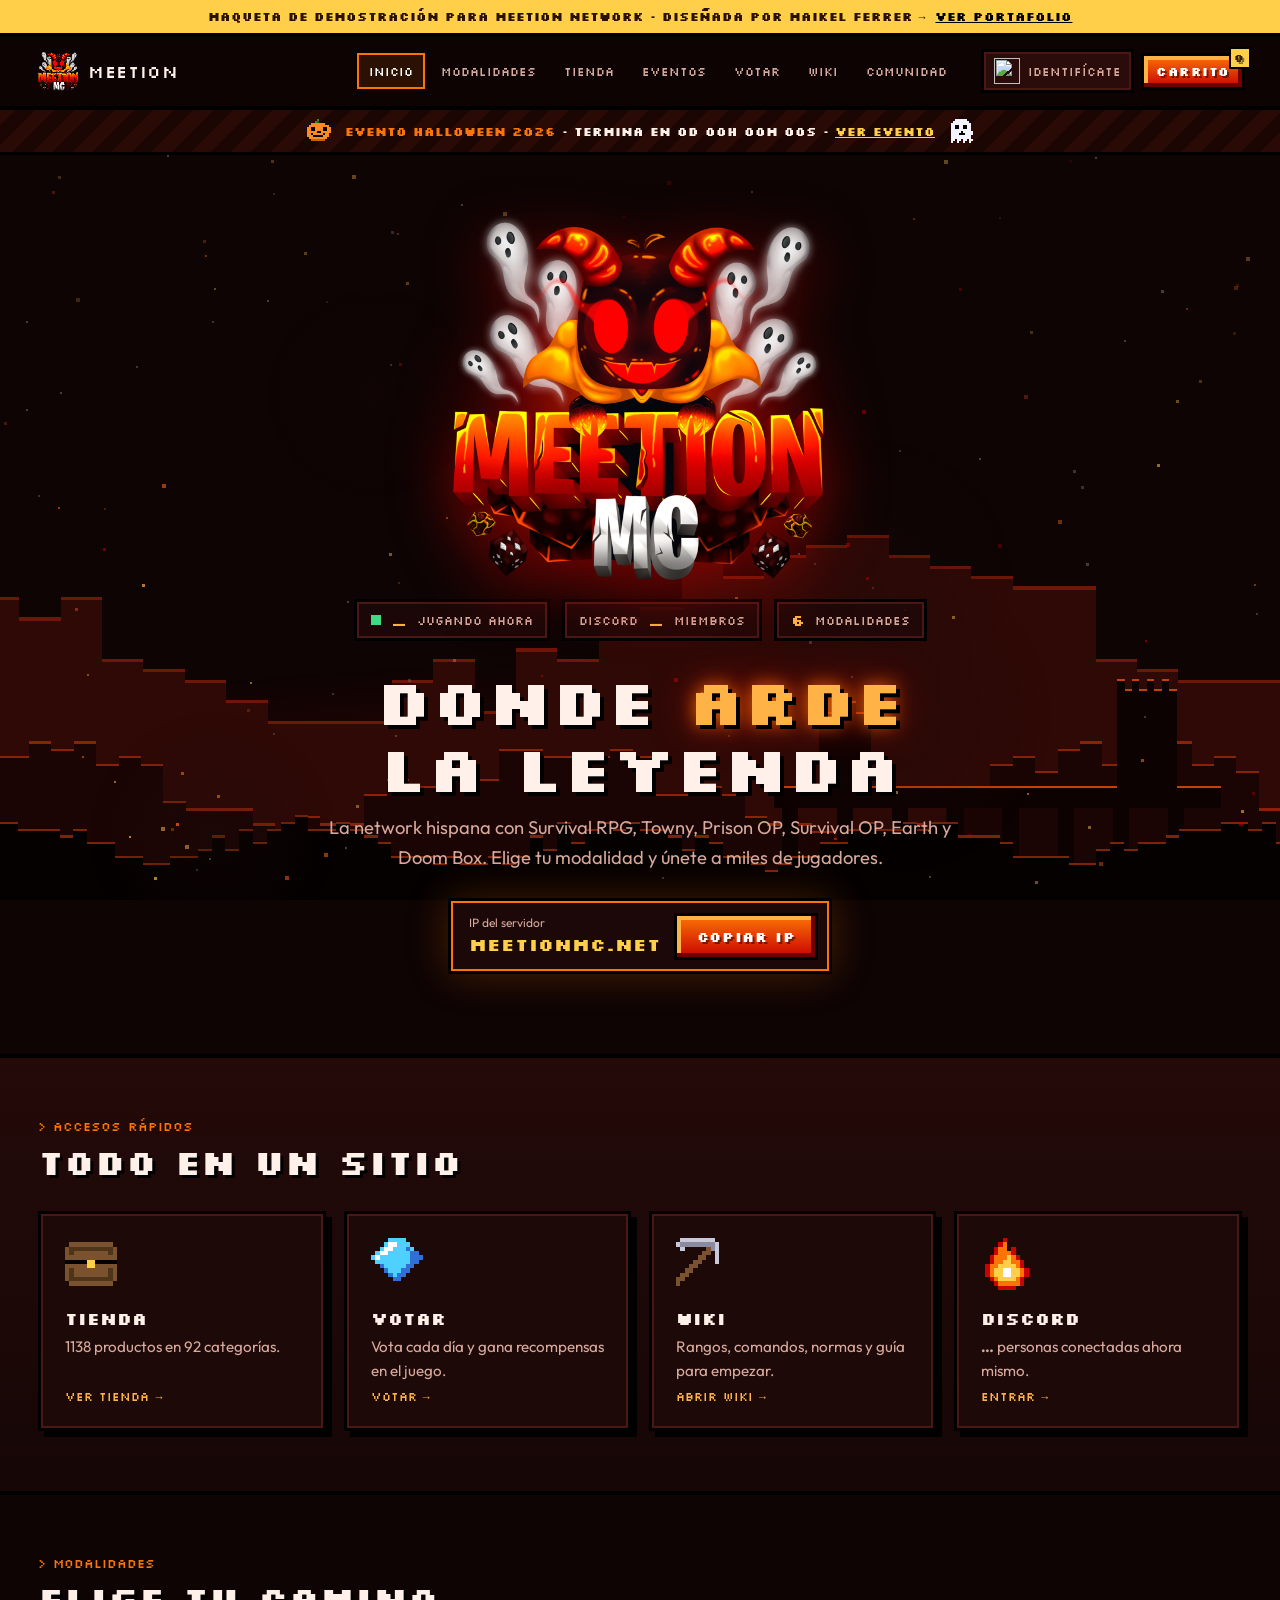
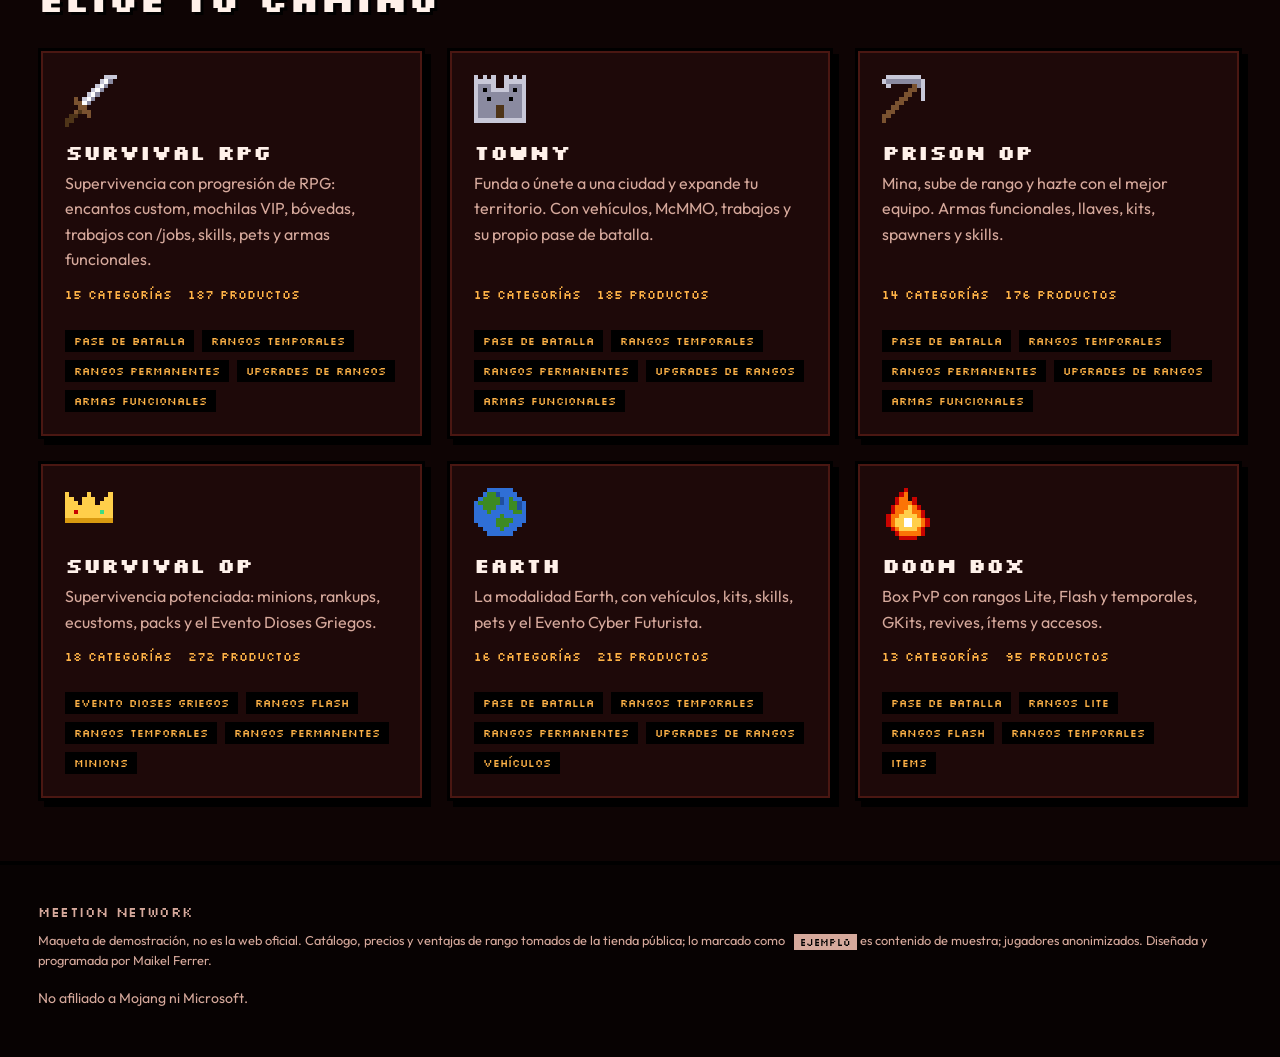
==== meetionmc/index.html @ 82ea1f1a "MeeTion: Nether con parallax, humo y ceniza, chispas al hacer clic y calor alrededor del ratón Co-Au" ====
<!doctype html>
<html lang="es">
<head>
<meta charset="utf-8">
<meta name="viewport" content="width=device-width, initial-scale=1">
<meta name="robots" content="noindex, nofollow, noarchive, nosnippet, noimageindex">
<meta name="googlebot" content="noindex, nofollow">
<meta name="description" content="Maqueta de la web de MeeTion Network: 8 modalidades, tienda con todo el catálogo, eventos, wiki de rangos y votos.">
<meta property="og:type" content="website">
<meta property="og:site_name" content="MeeTion Network">
<meta property="og:title" content="La nueva web de MeeTion Network (maqueta)">
<meta property="og:description" content="8 modalidades, tienda con +1.100 productos, eventos, wiki de rangos, votos y jugadores en vivo.">
<meta property="og:image" content="https://maikell95.github.io/mockups/meetionmc/og.png">
<meta property="og:image:width" content="1200">
<meta property="og:image:height" content="630">
<meta property="og:url" content="https://maikell95.github.io/mockups/meetionmc/">
<meta name="twitter:card" content="summary_large_image">
<meta name="theme-color" content="#fb7406">
<title>MeeTion Network · Servidor de Minecraft</title>
<link rel="icon" href="icono.png">
<link rel="preconnect" href="https://fonts.googleapis.com">
<link href="https://fonts.googleapis.com/css2?family=Silkscreen:wght@400;700&family=Outfit:wght@400;500;600;700&display=swap" rel="stylesheet">
<link rel="stylesheet" href="estilos.css?v=11">
</head>
<body>

<div class="lava"></div>
<div class="nether" aria-hidden="true"><svg class="monte lejos" data-k="0.03"></svg><svg class="monte media" data-k="0.07"></svg><svg class="monte cerca" data-k="0.12"></svg></div>
<canvas id="brasas"></canvas>
<canvas id="chispas"></canvas>
<div class="calor" aria-hidden="true"></div>
<svg width="0" height="0" style="position:absolute" aria-hidden="true"><filter id="filtro-calor" x="-10%" y="-10%" width="120%" height="120%">
  <feTurbulence type="fractalNoise" baseFrequency="0.06 0.12" numOctaves="2" seed="4" result="ruido"><animate attributeName="baseFrequency" dur="2.4s" values="0.06 0.12;0.08 0.16;0.06 0.12" repeatCount="indefinite"/></feTurbulence>
  <feDisplacementMap in="SourceGraphic" in2="ruido" scale="6" xChannelSelector="R" yChannelSelector="G"/></filter></svg>

<div class="demo-bar">Maqueta de demostración para MeeTion Network · Diseñada por Maikel Ferrer → <a href="https://maikell95.github.io/Portfolio/" target="_blank" rel="noopener">Ver portafolio</a></div>

<nav>
  <div class="wrap">
    <a class="brand pixel" href="#inicio"><img src="icono.png" alt=""><span>MeeTion</span></a>
    <div class="links" id="links">
      <a href="#inicio" data-ruta="inicio">Inicio</a>
      <a href="#modalidades" data-ruta="modalidades">Modalidades</a>
      <a href="#tienda" data-ruta="tienda">Tienda</a>
      <a href="#eventos" data-ruta="eventos">Eventos</a>
      <a href="#votar" data-ruta="votar">Votar</a>
      <a href="#wiki" data-ruta="wiki">Wiki</a>
      <a href="#comunidad" data-ruta="comunidad">Comunidad</a>
    </div>
    <div class="acciones">
      <button class="usuario" id="btn-usuario"><img id="avatar" src="https://mc-heads.net/avatar/MHF_Steve/32" alt=""><span id="nombre-usuario">Identifícate</span></button>
      <button class="btn sm carrito-btn" id="btn-carrito">Carrito <span class="num" id="num-carrito">0</span></button>
      <button class="btn sm ghost menu-movil" id="btn-menu" aria-label="Menú">☰</button>
    </div>
  </div>
</nav>

<div class="evento"><svg data-pixel="calabaza"></svg> <span><b>Evento Halloween 2026</b> · termina en <span class="cuenta" id="cuenta">—</span> · <a href="#eventos">ver evento</a></span> <svg data-pixel="fantasma"></svg></div>

<main id="vista"></main>

<footer class="pie">
  <div class="wrap">
    <div>
      <span class="pixel">MeeTion Network</span>
      <p style="margin-top:6px;font-size:0.8rem">Maqueta de demostración, no es la web oficial. Catálogo, precios y ventajas de rango tomados de la tienda pública; lo marcado como <span class="ejemplo">ejemplo</span> es contenido de muestra; jugadores anonimizados. Diseñada y programada por Maikel Ferrer.</p>
    </div>
    <span>No afiliado a Mojang ni Microsoft.</span>
  </div>
</footer>


<!-- carrito -->
<div class="capa" id="capa"></div>
<aside class="cajon" id="cajon" aria-label="Carrito">
  <header>Tu carrito <button class="cerrar" data-cerrar>✕</button></header>
  <div class="lineas" id="lineas"></div>
  <footer>
    <div class="total">Total <b id="total">0.00 USD</b></div>
    <button class="btn gold full" id="btn-pagar">Pagar</button>
  </footer>
</aside>

<!-- modal de producto -->
<div class="modal" id="modal-producto" role="dialog" aria-modal="true">
  <button class="cerrar" data-cerrar>✕</button>
  <div id="contenido-producto"></div>
</div>

<!-- modal de identificación -->
<div class="modal" id="modal-login" role="dialog" aria-modal="true">
  <button class="cerrar" data-cerrar>✕</button>
  <h3>Identifícate</h3>
  <p class="muted">Escribe tu nombre de Minecraft para que la compra llegue a tu cuenta.</p>
  <div class="campo"><label class="pixel" style="font-size:0.72rem">Edición</label>
    <div class="edicion"><button data-edicion="java" class="on">Java</button><button data-edicion="bedrock">Bedrock</button></div>
  </div>
  <div class="campo"><label class="pixel" style="font-size:0.72rem" for="input-usuario">Usuario</label>
    <input id="input-usuario" maxlength="16" placeholder="Tu usuario" autocomplete="off">
  </div>
  <div class="vista-previa"><img id="previa" src="https://mc-heads.net/avatar/MHF_Steve/48" alt=""><span id="previa-txt" class="muted">Así aparecerás en la tienda</span></div>
  <button class="btn gold full" id="btn-entrar" style="margin-top:16px">Entrar</button>
</div>

<!-- modal de pago -->
<div class="modal" id="modal-pago" role="dialog" aria-modal="true">
  <button class="cerrar" data-cerrar>✕</button>
  <h3>Así sería el pago</h3>
  <p class="muted">En la versión real, el jugador elige cómo pagar y recibe lo comprado en el juego al momento, sin pasar por la comisión de una tienda genérica.</p>
  <div class="pago"><div>PayPal</div><div>Tarjeta</div><div>Cripto</div></div>
  <ol style="color:var(--muted);padding-left:20px">
    <li>Se verifica tu usuario.</li>
    <li>Se cobra y se valida el precio en el servidor.</li>
    <li>El juego ejecuta la entrega en la modalidad que toque.</li>
  </ol>
  <button class="btn full" data-cerrar style="margin-top:16px">Entendido</button>
</div>

<div class="toast" id="toast"></div>

<script src="app.js?v=11"></script>
</body>
</html>
---- meetionmc/estilos.css ----
:root {
  --bg: #0e0404;
  --bg-2: #160606;
  --card: #1e0909;
  --card-2: #2a0d0b;
  --line: #4a1712;
  --text: #fff1ea;
  --muted: #d6a99c;
  --fire-1: #c80300;
  --fire-2: #fb7406;
  --fire-3: #ffb347;
  --fire-dark: #6e0200;
  --gold: #ffcf4a;
  --ok: #3ddc84;
  --nav-h: 70px;
}
* { box-sizing: border-box; margin: 0; padding: 0; }
html { scroll-behavior: smooth; }
body { font-family: "Outfit", system-ui, sans-serif; background: var(--bg); color: var(--text); line-height: 1.6; overflow-x: hidden; }
a { color: inherit; text-decoration: none; }
button { font: inherit; }
img { max-width: 100%; display: block; }
.wrap { position: relative; z-index: 1; max-width: 1760px; margin: 0 auto; padding: 0 clamp(16px, 3vw, 56px); }
.pixel { font-family: "Silkscreen", monospace; letter-spacing: 0.03em; }
.oculto { display: none !important; }

#brasas { position: fixed; inset: 0; z-index: 0; pointer-events: none; }
.lava { position: fixed; left: 0; right: 0; bottom: 0; height: 38vh; z-index: 0; pointer-events: none;
  background: radial-gradient(120% 100% at 50% 100%, rgba(251, 116, 6, 0.24), rgba(200, 3, 0, 0.1) 45%, transparent 70%);
  animation: respirar 5s ease-in-out infinite; }

/* ---------- barra de demostración ---------- */
.demo-bar { position: relative; z-index: 30; display: flex; justify-content: center; align-items: center; gap: 10px; flex-wrap: wrap;
  padding: 9px 16px; font: 700 0.72rem "Silkscreen", monospace; color: #2b1200; background: var(--gold); border-bottom: 3px solid #000; text-align: center; }
.demo-bar a { color: #000; text-decoration: underline; }

/* ---------- botones ---------- */
.btn { position: relative; display: inline-flex; align-items: center; justify-content: center; gap: 8px; padding: 11px 20px;
  font: 700 0.9rem "Silkscreen", monospace; letter-spacing: 0.04em; color: #fff; border: 0; cursor: pointer;
  background: linear-gradient(180deg, var(--fire-2), var(--fire-1));
  box-shadow: inset -4px -4px 0 var(--fire-dark), inset 4px 4px 0 var(--fire-3), 0 0 0 3px #000;
  transition: transform 0.08s, filter 0.15s; text-shadow: 2px 2px 0 rgba(0, 0, 0, 0.45); white-space: nowrap; }
.btn:hover { filter: brightness(1.12); }
.btn:active { transform: translateY(2px); box-shadow: inset 4px 4px 0 var(--fire-dark), inset -4px -4px 0 var(--fire-3), 0 0 0 3px #000; }
.btn.ghost { background: #3a1410; box-shadow: inset -4px -4px 0 #1e0907, inset 4px 4px 0 #64261d, 0 0 0 3px #000; }
.btn.gold { background: var(--gold); color: #3a2000; text-shadow: none; box-shadow: inset -4px -4px 0 #b88a10, inset 4px 4px 0 #fff0b0, 0 0 0 3px #000; }
.btn.sm { padding: 8px 12px; font-size: 0.75rem; }
.btn.full { width: 100%; }

/* ---------- navegación ---------- */
nav { position: sticky; top: 0; z-index: 25; background: rgba(14, 4, 4, 0.9); backdrop-filter: blur(6px); border-bottom: 4px solid #000; }
nav .wrap { display: flex; align-items: center; gap: 22px; height: var(--nav-h); }
.brand { display: flex; align-items: center; gap: 10px; margin-right: auto; font-size: 1.1rem; }
.brand img { width: 40px; height: 40px; image-rendering: pixelated; }
.links { display: flex; gap: 4px; }
.links a { font: 0.78rem "Silkscreen", monospace; color: var(--muted); padding: 8px 10px; border: 2px solid transparent; transition: color 0.15s, border-color 0.15s; }
.links a:hover { color: var(--fire-3); }
.links a.activo { color: #fff; border-color: var(--fire-2); background: rgba(251, 116, 6, 0.12); }
.acciones { display: flex; align-items: center; gap: 10px; }
.usuario { display: flex; align-items: center; gap: 8px; padding: 6px 10px; border: 3px solid #000; background: #2a0d0b; box-shadow: inset 0 0 0 2px var(--line); cursor: pointer; font: 0.72rem "Silkscreen", monospace; color: var(--muted); }
.usuario img { width: 26px; height: 26px; image-rendering: pixelated; }
.carrito-btn { position: relative; }
.carrito-btn .num { position: absolute; top: -9px; right: -9px; min-width: 22px; height: 22px; display: grid; place-items: center; font: 700 0.7rem "Silkscreen", monospace; background: var(--gold); color: #3a2000; border: 2px solid #000; }
.menu-movil { display: none; }

/* ---------- evento ---------- */
.evento { position: relative; z-index: 2; display: flex; justify-content: center; align-items: center; gap: 14px; flex-wrap: wrap; padding: 9px 16px;
  background: repeating-linear-gradient(-45deg, #2a0a05 0 14px, #1c0603 14px 28px); border-bottom: 3px solid #000; font: 700 0.76rem "Silkscreen", monospace; }
.evento svg { width: 24px; height: 24px; }
.evento b { color: var(--fire-2); }
.evento a { color: var(--gold); text-decoration: underline; }

/* ---------- vistas ---------- */
main { position: relative; z-index: 1; min-height: 70vh; }
.vista { animation: aparecer 0.45s ease both; }
.cabecera { padding-top: 60px; padding-bottom: 30px; }
.cabecera .label { font: 0.82rem "Silkscreen", monospace; color: var(--fire-2); margin-bottom: 8px; }
.cabecera h1 { font: 700 clamp(2rem, 4.5vw, 3.2rem) "Silkscreen", monospace; line-height: 1.1; text-shadow: 4px 4px 0 #000; }
.cabecera p { color: var(--muted); max-width: 60ch; margin-top: 12px; font-size: 1.08rem; }
section { position: relative; padding: 60px 0; }
section.alt { background: linear-gradient(180deg, rgba(42, 13, 11, 0.8), rgba(30, 9, 9, 0.55)); border-top: 4px solid #000; border-bottom: 4px solid #000; }
h2 { font: 700 clamp(1.5rem, 3vw, 2.2rem) "Silkscreen", monospace; line-height: 1.15; margin-bottom: 28px; text-shadow: 3px 3px 0 #000; }
.label { font: 0.8rem "Silkscreen", monospace; color: var(--fire-2); margin-bottom: 8px; }

.card { position: relative; background: var(--card); padding: 24px; border: 3px solid #000; box-shadow: inset 0 0 0 2px var(--line), 6px 6px 0 #000; transition: transform 0.18s, box-shadow 0.18s; }
.card.hover:hover { transform: translate(-3px, -3px); box-shadow: inset 0 0 0 2px var(--fire-2), 9px 9px 0 #000; }
.grid-2 { display: grid; grid-template-columns: repeat(2, 1fr); gap: 22px; }
.grid-3 { display: grid; grid-template-columns: repeat(3, 1fr); gap: 22px; }
.grid-4 { display: grid; grid-template-columns: repeat(4, 1fr); gap: 20px; }
.icono { display: block; width: 52px; height: 52px; image-rendering: pixelated; margin-bottom: 12px; }
.chips { display: flex; flex-wrap: wrap; gap: 8px; margin-top: 14px; }
.chips span { font: 0.68rem "Silkscreen", monospace; padding: 4px 9px; background: #000; color: var(--fire-3); }
.muted { color: var(--muted); }
.ejemplo { display: inline-block; font: 0.62rem "Silkscreen", monospace; color: #000; background: var(--muted); padding: 2px 6px; vertical-align: middle; margin-left: 6px; }

/* ---------- inicio ---------- */
.hero { padding: 50px 0 80px; text-align: center; }
.logo-wrap { position: relative; width: min(380px, 74vw); margin: 0 auto; }
.logo-wrap::before { content: ""; position: absolute; inset: 8% 10%; border-radius: 50%; background: radial-gradient(circle, rgba(251, 116, 6, 0.65), rgba(200, 3, 0, 0.25) 50%, transparent 70%); filter: blur(10px); animation: respirar 2.6s ease-in-out infinite; }
.logo-wrap img { position: relative; width: 100%; animation: flotar 5s ease-in-out infinite; filter: drop-shadow(0 18px 30px rgba(200, 3, 0, 0.55)); }
.stats { display: flex; justify-content: center; flex-wrap: wrap; gap: 12px; margin-top: 14px; }
.stat { display: inline-flex; align-items: center; gap: 10px; padding: 8px 14px; background: rgba(30, 9, 9, 0.85); border: 3px solid #000; box-shadow: inset 0 0 0 2px var(--line); font: 0.76rem "Silkscreen", monospace; color: var(--muted); }
.stat b { font-size: 1rem; color: var(--fire-3); }
.dot { width: 10px; height: 10px; background: var(--ok); animation: latido 1.6s ease-in-out infinite; }
.hero h1 { font: 700 clamp(2.2rem, 5.4vw, 4rem) "Silkscreen", monospace; line-height: 1.05; margin: 26px 0 12px; text-shadow: 4px 4px 0 #000; }
.fuego { color: var(--fire-3); animation: llama 1.8s ease-in-out infinite; text-shadow: 4px 4px 0 #000, 0 0 18px rgba(251, 116, 6, 0.9), 0 0 42px rgba(200, 3, 0, 0.7); }
.hero p.lead { font-size: 1.15rem; color: var(--muted); max-width: 56ch; margin: 0 auto; }
.ip { margin: 26px auto 0; display: inline-flex; align-items: center; gap: 16px; padding: 12px 14px 12px 18px; background: rgba(30, 9, 9, 0.92); border: 3px solid #000; box-shadow: inset 0 0 0 2px var(--fire-2), 0 0 40px rgba(251, 116, 6, 0.25); text-align: left; }
.ip code { font: 700 1.15rem "Silkscreen", monospace; color: var(--gold); }
.ip small { color: var(--muted); display: block; font-size: 0.75rem; }
.accesos { display: grid; grid-template-columns: repeat(4, 1fr); gap: 18px; }
.acceso { display: flex; flex-direction: column; gap: 6px; }
.acceso h3 { font: 700 1.05rem "Silkscreen", monospace; }
.acceso p { color: var(--muted); font-size: 0.95rem; flex: 1; }
.acceso .ir { font: 0.72rem "Silkscreen", monospace; color: var(--fire-3); }

/* ---------- modalidades ---------- */
.modalidad { display: flex; flex-direction: column; }
.modalidad .emoji { font-size: 2.2rem; line-height: 1; margin-bottom: 10px; }
.modalidad h3 { font: 700 1.3rem "Silkscreen", monospace; margin-bottom: 6px; }
.modalidad p { color: var(--muted); flex: 1; }
.modalidad .meta { display: flex; gap: 16px; margin: 14px 0; font: 0.72rem "Silkscreen", monospace; color: var(--fire-3); }

/* ---------- tienda ---------- */
.tienda { display: grid; grid-template-columns: 300px 1fr; gap: 26px; align-items: start; padding-bottom: 60px; }
.lateral { position: sticky; top: calc(var(--nav-h) + 16px); display: flex; flex-direction: column; gap: 18px; max-height: calc(100vh - var(--nav-h) - 32px); overflow: auto; padding-bottom: 6px; }

.mods { padding: 10px; }
.mods summary { list-style: none; cursor: pointer; display: flex; align-items: center; gap: 8px; padding: 9px 10px; font: 700 0.8rem "Silkscreen", monospace; border: 2px solid transparent; }
.mods summary::-webkit-details-marker { display: none; }
.mods summary::after { content: "+"; margin-left: auto; color: var(--fire-3); }
.mods details[open] summary::after { content: "–"; }
.mods details[open] summary { color: var(--fire-3); }
.mods summary small { color: var(--muted); font-family: "Outfit"; }
.mods a { display: flex; justify-content: space-between; gap: 8px; padding: 6px 10px 6px 22px; font-size: 0.9rem; color: var(--muted); border-left: 2px solid var(--line); margin-left: 10px; }
.mods a:hover { color: var(--text); }
.mods a.activo { color: #fff; border-left-color: var(--fire-2); background: rgba(251, 116, 6, 0.12); }
.mods a small { opacity: 0.7; }
.widget h4 { font: 700 0.8rem "Silkscreen", monospace; margin-bottom: 10px; display: flex; align-items: center; gap: 8px; }
.top-donador { display: flex; align-items: center; gap: 12px; }
.top-donador img { width: 44px; height: 44px; image-rendering: pixelated; border: 2px solid var(--gold); }
.feed { list-style: none; max-height: 230px; overflow: hidden; -webkit-mask-image: linear-gradient(180deg, #000 70%, transparent); mask-image: linear-gradient(180deg, #000 70%, transparent); }
.feed li { display: flex; align-items: center; gap: 10px; padding: 8px 0; border-bottom: 2px dotted var(--line); animation: entrar 0.5s ease both; font-size: 0.86rem; }
.feed img { width: 28px; height: 28px; image-rendering: pixelated; border: 2px solid #000; }
.feed b { display: block; }
.feed span { color: var(--muted); font-size: 0.8rem; }
.en-vivo { font: 0.62rem "Silkscreen", monospace; color: #ff5a5a; display: inline-flex; align-items: center; gap: 6px; margin-left: auto; }
.en-vivo::before { content: ""; width: 8px; height: 8px; background: #ff5a5a; animation: latido 1.2s infinite; }
.meta-bar { height: 20px; background: #000; border: 3px solid #000; box-shadow: inset 0 0 0 2px var(--line); margin: 8px 0; position: relative; overflow: hidden; }
.meta-bar i { position: absolute; inset: 0 auto 0 0; width: 0; background: repeating-linear-gradient(90deg, var(--fire-1) 0 10px, var(--fire-2) 10px 20px); transition: width 1.6s ease; }

.cat-movil { display: none; width: 100%; margin-bottom: 14px; background: #000; color: var(--text); border: 3px solid #000; box-shadow: inset 0 0 0 2px var(--fire-2); padding: 12px; font: 0.8rem "Silkscreen", monospace; }
.barra-tienda { display: flex; gap: 14px; align-items: center; flex-wrap: wrap; margin-bottom: 18px; }
.barra-tienda h2 { margin: 0; margin-right: auto; font-size: clamp(1.3rem, 2.6vw, 1.9rem); }
.buscar { display: flex; align-items: center; gap: 8px; background: #000; border: 3px solid #000; box-shadow: inset 0 0 0 2px var(--line); padding: 6px 10px; min-width: 260px; }
.buscar input { background: transparent; border: 0; color: var(--text); font: inherit; outline: none; width: 100%; }
select.orden { background: #000; color: var(--text); border: 3px solid #000; box-shadow: inset 0 0 0 2px var(--line); padding: 8px; font: 0.75rem "Silkscreen", monospace; }
.aviso { padding: 12px 16px; margin-bottom: 18px; background: rgba(255, 207, 74, 0.08); border: 2px dashed var(--gold); color: var(--gold); font-size: 0.92rem; }
.productos { display: grid; grid-template-columns: repeat(auto-fill, minmax(210px, 1fr)); gap: 18px; }
.producto { display: flex; flex-direction: column; text-align: center; padding: 18px 14px 16px; cursor: pointer; animation: aparecer 0.35s ease both; }
.producto .img { height: 120px; display: grid; place-items: center; margin-bottom: 10px; }
.producto .img img { max-height: 120px; width: auto; filter: drop-shadow(0 10px 14px rgba(0, 0, 0, 0.6)); transition: transform 0.25s; }
.producto:hover .img img { transform: scale(1.08) rotate(-3deg); }
.producto .nombre { font-weight: 600; font-size: 0.95rem; line-height: 1.25; min-height: 2.5em; }
.producto .precio { font: 700 1.35rem "Silkscreen", monospace; color: var(--gold); text-shadow: 3px 3px 0 #000; margin: 8px 0 12px; }
.producto .precio small { font-size: 0.7rem; color: var(--muted); text-shadow: none; }
.producto .antes { display: block; color: var(--muted); text-decoration: line-through; font: 0.8rem "Outfit"; text-shadow: none; }
.producto .off { position: absolute; top: 10px; right: 10px; font: 700 0.66rem "Silkscreen", monospace; background: var(--ok); color: #003a1a; padding: 3px 7px; border: 2px solid #000; }
.producto .btn { margin-top: auto; }
.vacio { padding: 40px; text-align: center; color: var(--muted); }

/* ---------- eventos ---------- */
.evento-card { display: grid; grid-template-columns: 1fr 1.2fr; gap: 26px; align-items: center; }
.evento-card .muestra { display: grid; grid-template-columns: repeat(3, 1fr); gap: 12px; }
.evento-card .muestra div { background: #000; border: 2px solid var(--line); padding: 10px; text-align: center; font-size: 0.78rem; }
.evento-card .muestra img { height: 64px; width: auto; margin: 0 auto 6px; }
.evento-card h3 { font: 700 1.6rem "Silkscreen", monospace; margin-bottom: 8px; }
.cuenta-grande { display: flex; gap: 10px; margin: 16px 0; }
.cuenta-grande div { background: #000; border: 3px solid #000; box-shadow: inset 0 0 0 2px var(--fire-2); padding: 8px 12px; text-align: center; min-width: 64px; }
.cuenta-grande b { display: block; font: 700 1.5rem "Silkscreen", monospace; color: var(--gold); }
.cuenta-grande small { font: 0.6rem "Silkscreen", monospace; color: var(--muted); }

/* ---------- votar ---------- */
.voto { display: grid; grid-template-columns: auto 1fr auto; gap: 18px; align-items: center; }
.voto .n { font: 700 2rem "Silkscreen", monospace; color: var(--fire-2); width: 52px; text-align: center; }
.voto h3 { font: 700 1.05rem "Silkscreen", monospace; }
.racha { display: grid; grid-template-columns: repeat(7, 1fr); gap: 8px; margin-top: 12px; }
.racha div { background: #000; border: 2px solid var(--line); padding: 10px 4px; text-align: center; font: 0.66rem "Silkscreen", monospace; color: var(--muted); }
.racha div.hecho { border-color: var(--ok); color: var(--ok); }
.racha div b { display: block; font-size: 1.1rem; color: var(--gold); }
.tabla { width: 100%; border-collapse: collapse; font-size: 0.92rem; }
.tabla th { text-align: left; font: 700 0.72rem "Silkscreen", monospace; color: var(--fire-3); padding: 10px 8px; border-bottom: 3px solid #000; background: rgba(0, 0, 0, 0.35); }
.tabla td { padding: 10px 8px; border-bottom: 2px dotted var(--line); }
.tabla tr:hover td { background: rgba(251, 116, 6, 0.06); }
.tabla .rango { font: 700 0.85rem "Silkscreen", monospace; white-space: nowrap; }
.tabla-scroll { overflow-x: auto; }

/* ---------- wiki ---------- */
.wiki { display: grid; grid-template-columns: 230px 1fr; gap: 26px; align-items: start; padding-bottom: 60px; }
.wiki > *, .tienda > * { min-width: 0; }
.wiki-menu { position: sticky; top: calc(var(--nav-h) + 16px); display: flex; flex-direction: column; padding: 10px; }
.wiki-menu a { padding: 9px 12px; font: 0.76rem "Silkscreen", monospace; color: var(--muted); border-left: 3px solid transparent; }
.wiki-menu a.activo, .wiki-menu a:hover { color: #fff; border-left-color: var(--fire-2); background: rgba(251, 116, 6, 0.1); }
.wiki-cuerpo h2 { margin-bottom: 16px; }
.wiki-cuerpo h3 { font: 700 1rem "Silkscreen", monospace; margin: 22px 0 8px; color: var(--fire-3); }
.wiki-cuerpo p, .wiki-cuerpo li { color: var(--muted); }
.wiki-cuerpo ul, .wiki-cuerpo ol { padding-left: 22px; margin-top: 6px; }
.wiki-cuerpo li { margin-bottom: 6px; }
.cmds { display: grid; grid-template-columns: repeat(2, 1fr); gap: 10px; }
.cmd { display: flex; gap: 12px; align-items: baseline; padding: 10px 12px; background: #000; border: 2px solid var(--line); }
.cmd code { font: 700 0.85rem "Silkscreen", monospace; color: var(--gold); white-space: nowrap; }
.cmd span { color: var(--muted); font-size: 0.9rem; }
.faq details { border-bottom: 2px dotted var(--line); padding: 12px 0; }
.faq summary { cursor: pointer; font-weight: 600; list-style: none; }
.faq summary::before { content: "▸ "; color: var(--fire-2); }
.faq details[open] summary::before { content: "▾ "; }
.faq p { margin-top: 8px; }

/* ---------- comunidad ---------- */
.discord { display: grid; grid-template-columns: auto 1fr auto; gap: 28px; align-items: center; padding: 36px; background: linear-gradient(120deg, #5a0e06, #c80300 55%, #fb7406); border: 3px solid #000; box-shadow: 8px 8px 0 #000; }
.discord .icono { width: 72px; height: 72px; margin: 0; animation: flotar 4s ease-in-out infinite; }
.discord h2 { margin-bottom: 6px; }
.discord p { color: #ffe1d2; }
.staff { text-align: center; }
.staff img { width: 72px; height: 72px; margin: 0 auto 10px; image-rendering: pixelated; border: 3px solid #000; }
.staff b { display: block; font: 700 0.9rem "Silkscreen", monospace; }
.staff span { font: 0.66rem "Silkscreen", monospace; padding: 2px 8px; background: #000; color: var(--fire-3); }

/* ---------- carrito y modales ---------- */
.capa { position: fixed; inset: 0; z-index: 60; background: rgba(0, 0, 0, 0.65); opacity: 0; pointer-events: none; transition: opacity 0.2s; }
.capa.on { opacity: 1; pointer-events: auto; }
.cajon { position: fixed; top: 0; right: 0; bottom: 0; z-index: 61; width: min(400px, 92vw); background: var(--bg-2); border-left: 4px solid #000; box-shadow: -8px 0 0 #000;
  transform: translateX(105%); transition: transform 0.3s cubic-bezier(.2,.9,.3,1); display: flex; flex-direction: column; }
.cajon.on { transform: none; }
.cajon header { display: flex; align-items: center; justify-content: space-between; padding: 18px 20px; border-bottom: 3px solid #000; font: 700 1rem "Silkscreen", monospace; }
.cerrar { background: none; border: 0; color: var(--muted); font: 700 1.2rem "Silkscreen", monospace; cursor: pointer; }
.cerrar:hover { color: #fff; }
.lineas { flex: 1; overflow: auto; padding: 10px 20px; }
.linea { display: grid; grid-template-columns: 48px 1fr auto; gap: 12px; align-items: center; padding: 10px 0; border-bottom: 2px dotted var(--line); }
.linea img { width: 48px; height: 48px; object-fit: contain; }
.linea b { font-size: 0.92rem; display: block; line-height: 1.2; }
.linea .cant { display: flex; align-items: center; gap: 6px; margin-top: 4px; }
.linea .cant button { width: 24px; height: 24px; background: #000; color: #fff; border: 2px solid var(--line); cursor: pointer; }
.linea .p { font: 700 0.9rem "Silkscreen", monospace; color: var(--gold); text-align: right; }
.cajon footer { padding: 18px 20px; border-top: 3px solid #000; display: grid; gap: 12px; }
.total { display: flex; justify-content: space-between; font: 700 1.1rem "Silkscreen", monospace; }
.total b { color: var(--gold); }
.modal { position: fixed; left: 50%; top: 50%; z-index: 62; width: min(560px, 92vw); max-height: 88vh; overflow: auto; transform: translate(-50%, -46%) scale(0.96); opacity: 0; pointer-events: none;
  transition: transform 0.22s, opacity 0.22s; background: var(--card); border: 3px solid #000; box-shadow: inset 0 0 0 2px var(--fire-2), 10px 10px 0 #000; padding: 26px; }
.modal.on { transform: translate(-50%, -50%) scale(1); opacity: 1; pointer-events: auto; }
.modal .cerrar { position: absolute; top: 12px; right: 14px; }
.modal h3 { font: 700 1.3rem "Silkscreen", monospace; margin-bottom: 12px; padding-right: 30px; }
.modal .img-grande { height: 170px; display: grid; place-items: center; margin-bottom: 12px; }
.modal .img-grande img { max-height: 170px; width: auto; }
.modal ul { padding-left: 20px; color: var(--muted); margin: 10px 0 18px; max-height: 240px; overflow: auto; }
.modal li { margin-bottom: 4px; }
.campo { display: flex; flex-direction: column; gap: 6px; margin: 14px 0; }
.campo input { background: #000; color: var(--text); border: 3px solid #000; box-shadow: inset 0 0 0 2px var(--line); padding: 10px 12px; font: inherit; outline: none; }
.campo input:focus { box-shadow: inset 0 0 0 2px var(--fire-2); }
.edicion { display: grid; grid-template-columns: 1fr 1fr; gap: 10px; }
.edicion button { padding: 10px; background: #000; color: var(--muted); border: 3px solid #000; box-shadow: inset 0 0 0 2px var(--line); cursor: pointer; font: 0.75rem "Silkscreen", monospace; }
.edicion button.on { color: #fff; box-shadow: inset 0 0 0 2px var(--fire-2); background: rgba(251, 116, 6, 0.15); }
.vista-previa { display: flex; align-items: center; gap: 12px; padding: 10px; background: #000; border: 2px solid var(--line); }
.vista-previa img { width: 48px; height: 48px; image-rendering: pixelated; }
.pago { display: grid; grid-template-columns: repeat(3, 1fr); gap: 10px; margin: 14px 0; }
.pago div { padding: 12px 6px; text-align: center; background: #000; border: 2px solid var(--line); font: 0.7rem "Silkscreen", monospace; }

/* ---------- pie, sello y aviso ---------- */
footer.pie { position: relative; z-index: 1; padding: 36px 0 48px; color: var(--muted); font-size: 0.88rem; border-top: 4px solid #000; background: rgba(0, 0, 0, 0.5); }
footer.pie .wrap { display: flex; justify-content: space-between; gap: 16px; flex-wrap: wrap; }
footer.pie a.port { color: var(--gold); text-decoration: underline; }
.autor { position: fixed; left: 18px; bottom: 18px; z-index: 40; display: flex; align-items: center; gap: 10px; padding: 9px 14px; font: 700 0.72rem "Silkscreen", monospace; color: #fff; background: rgba(0, 0, 0, 0.85); border: 3px solid #000; box-shadow: inset 0 0 0 2px var(--gold); transition: transform 0.15s; }
.autor:hover { transform: translateY(-3px); }
.autor span { color: var(--gold); }
.toast { position: fixed; left: 50%; bottom: 28px; z-index: 70; transform: translate(-50%, 200%); visibility: hidden; font: 700 0.82rem "Silkscreen", monospace; color: #fff; background: #1d1d1d; padding: 12px 18px; border: 3px solid #000; box-shadow: inset 0 0 0 2px #555, 0 0 0 3px var(--fire-2);
  transition: transform 0.25s cubic-bezier(.2,1.4,.4,1), visibility 0s 0.25s; }
.toast.on { transform: translate(-50%, 0); visibility: visible; transition: transform 0.25s cubic-bezier(.2,1.4,.4,1); }
.toast b { color: var(--fire-3); }

.reveal { opacity: 0; transform: translateY(24px); transition: opacity 0.55s, transform 0.55s; }
.reveal.visible { opacity: 1; transform: none; }

@keyframes flotar { 0%, 100% { transform: translateY(0); } 50% { transform: translateY(-12px); } }
@keyframes latido { 0%, 100% { opacity: 1; } 50% { opacity: 0.45; } }
@keyframes respirar { 0%, 100% { opacity: 0.75; transform: scale(1); } 50% { opacity: 1; transform: scale(1.05); } }
@keyframes entrar { from { opacity: 0; transform: translateX(-12px); } }
@keyframes aparecer { from { opacity: 0; transform: translateY(10px); } }
@keyframes llama {
  0%, 100% { color: #ffb347; text-shadow: 4px 4px 0 #000, 0 0 18px rgba(251, 116, 6, 0.9), 0 0 42px rgba(200, 3, 0, 0.7); }
  35% { color: #ffd27a; text-shadow: 4px 4px 0 #000, 0 0 26px rgba(255, 179, 71, 1), 0 0 60px rgba(251, 116, 6, 0.8); }
  70% { color: #fb7406; text-shadow: 4px 4px 0 #000, 0 0 14px rgba(200, 3, 0, 0.9), 0 0 34px rgba(200, 3, 0, 0.6); }
}

@media (prefers-reduced-motion: reduce) {
  *, *::before, *::after { animation: none !important; transition: none !important; }
  .reveal { opacity: 1; transform: none; }
}
@media (max-width: 1100px) {
  .links a { padding: 8px 6px; font-size: 0.7rem; }
  .accesos, .grid-4 { grid-template-columns: repeat(2, 1fr); }
}
@media (max-width: 920px) {
  .links { display: none; position: absolute; top: var(--nav-h); left: 0; right: 0; flex-direction: column; background: var(--bg-2); border-bottom: 4px solid #000; padding: 8px; }
  .links.abierto { display: flex; }
  .menu-movil { display: inline-flex; }
  .usuario span { display: none; }
  .tienda, .wiki { grid-template-columns: 1fr; }
  .lateral, .wiki-menu { position: static; max-height: none; }
  .cat-movil { display: block; }
  .lateral { order: 2; }
  .lateral .mods { display: none; }
  .grid-2, .grid-3, .evento-card, .discord { grid-template-columns: 1fr; }
  .cmds { grid-template-columns: 1fr; }
  .wiki-menu { flex-direction: row; flex-wrap: wrap; }
  .ip { display: flex; flex-wrap: wrap; width: 100%; }
  .ip > div, .ip .btn { flex: 1 1 100%; }
  .autor { left: 10px; bottom: 10px; font-size: 0.6rem; padding: 7px 10px; }
  .buscar { min-width: 0; flex: 1 1 100%; }
}
@media (max-width: 560px) {
  .accesos, .grid-4 { grid-template-columns: 1fr; }
  .evento svg { display: none; }
  .productos { grid-template-columns: repeat(2, 1fr); gap: 12px; }
  .producto { padding: 14px 8px; }
  .producto .img { height: 90px; } .producto .img img { max-height: 90px; }
  .racha { grid-template-columns: repeat(4, 1fr); }
  .voto { grid-template-columns: auto 1fr; }
  .voto .btn { grid-column: 1 / -1; }
  .brand span { display: none; }
}

/* ---------- barra de scroll temática ---------- */
html { --sb-pos: 0px; }
/* Firefox no admite barras con degradado: color de fuego plano. Chrome usa la barra de abajo. */
@supports (-moz-appearance: none) { html { scrollbar-color: var(--fire-2) #0a0202; } }
::-webkit-scrollbar { width: 14px; height: 14px; }
::-webkit-scrollbar-track { background: #0a0202; border-left: 3px solid #000; box-shadow: inset 2px 0 0 #2a0d0b; }
/* Llamas que suben: el degradado rojo → naranja → amarillo se desplaza hacia arriba dentro de la barra. */
::-webkit-scrollbar-thumb {
  background: repeating-linear-gradient(0deg, #e01a00 0px, #ff5a00 45px, #ff9a00 90px, #ffd23a 135px, #ff9a00 180px, #ff5a00 225px, #e01a00 270px);
  background-size: 100% 270px;
  background-position: 0 var(--sb-pos);
  border: 3px solid #000;
  box-shadow: inset -3px -3px 0 rgba(110, 2, 0, 0.55), inset 3px 3px 0 rgba(255, 240, 180, 0.55);
}
::-webkit-scrollbar-thumb:hover { filter: brightness(1.15); }
::-webkit-scrollbar-thumb:active { box-shadow: inset 3px 3px 0 var(--fire-dark), inset -3px -3px 0 #ffd27a; }
::-webkit-scrollbar-corner { background: #0a0202; }
.lateral::-webkit-scrollbar, .lineas::-webkit-scrollbar, .modal::-webkit-scrollbar, .modal ul::-webkit-scrollbar { width: 10px; }
.lateral::-webkit-scrollbar-thumb, .lineas::-webkit-scrollbar-thumb, .modal::-webkit-scrollbar-thumb, .modal ul::-webkit-scrollbar-thumb { border-width: 2px; box-shadow: inset -2px -2px 0 var(--fire-dark), inset 2px 2px 0 #ffd27a; }

/* ---------- franja de la tienda: donador y meta del mes ---------- */
.franja-tienda { display: grid; grid-template-columns: 1fr 1.3fr; gap: 22px; margin-bottom: 26px; }
.donador-mes { display: flex; align-items: center; gap: 20px; background: linear-gradient(120deg, #3a2a08, var(--card) 60%); box-shadow: inset 0 0 0 2px var(--gold), 6px 6px 0 #000; overflow: visible; }
.donador-mes img { width: 72px; height: auto; image-rendering: pixelated; filter: drop-shadow(0 8px 10px rgba(0, 0, 0, 0.6)); animation: flotar 4s ease-in-out infinite; }
.donador-mes h3 { font: 700 1.4rem "Silkscreen", monospace; color: var(--gold); margin: 4px 0; text-shadow: 3px 3px 0 #000; }
.donador-mes p.muted { font-size: 0.9rem; }
.corona-flota { position: absolute; top: -18px; left: 30px; }
.corona-flota svg { width: 40px; height: 40px; animation: flotar 2.6s ease-in-out infinite; filter: drop-shadow(0 0 10px rgba(255, 207, 74, 0.7)); }
.meta-mes { display: flex; flex-direction: column; justify-content: center; gap: 10px; }
.meta-cab { display: flex; justify-content: space-between; align-items: baseline; }
.meta-cab b { font-size: 1.8rem; color: var(--fire-3); text-shadow: 3px 3px 0 #000; }
.meta-bar.grande { height: 30px; margin: 0; }
.meta-bar.grande i { box-shadow: 0 0 18px rgba(251, 116, 6, 0.5); }
.meta-mes p.muted { font-size: 0.92rem; }
.donador-mes > div { min-width: 0; }
@media (max-width: 920px) { .franja-tienda { grid-template-columns: 1fr; gap: 16px; } }
@media (max-width: 560px) {
  .donador-mes { gap: 14px; padding: 16px; }
  .donador-mes img { width: 48px; }
  .donador-mes h3 { font-size: 1.05rem; overflow-wrap: anywhere; }
  .donador-mes p.muted { display: none; }
  .meta-mes { padding: 16px; gap: 8px; }
  .meta-cab b { font-size: 1.3rem; }
  .meta-bar.grande { height: 22px; }
  .meta-mes p.muted { font-size: 0.82rem; }
}
/* La corona va centrada sobre el jugador y corta el borde superior de la caja en ese punto. */
.donador-mes { --hueco: 63px; border-top-color: transparent; background-clip: padding-box;
  box-shadow: inset 2px 0 0 var(--gold), inset -2px 0 0 var(--gold), inset 0 -2px 0 var(--gold), 6px 6px 0 #000; }
.donador-mes::before { content: ""; position: absolute; left: -3px; right: -3px; top: -3px; height: 5px; pointer-events: none;
  background:
    linear-gradient(90deg, #000 0 calc(var(--hueco) - 28px), transparent 0 calc(var(--hueco) + 28px), #000 0) 0 0 / 100% 3px no-repeat,
    linear-gradient(90deg, var(--gold) 0 calc(var(--hueco) - 28px), transparent 0 calc(var(--hueco) + 28px), var(--gold) 0) 0 3px / 100% 2px no-repeat; }
.corona-flota { left: calc(var(--hueco) - 23px); top: -24px; }
@media (max-width: 560px) {
  .donador-mes { --hueco: 43px; }
  .corona-flota { left: calc(var(--hueco) - 19px); top: -20px; }
  .corona-flota svg { width: 32px; height: 32px; }
}

/* ---------- ambientación: Nether al fondo, chispas y calor ---------- */
.nether { position: fixed; left: 0; right: 0; bottom: 0; height: 46vh; z-index: 0; pointer-events: none; overflow: hidden; }
.nether .monte { position: absolute; left: -4%; width: 108%; bottom: 0; will-change: transform; }
.nether .lejos { height: 100%; }
.nether .media { height: 72%; }
.nether .cerca { height: 34%; }
#chispas { position: fixed; inset: 0; z-index: 80; pointer-events: none; }
.calor { position: fixed; left: 0; top: 0; width: 72px; height: 72px; margin: -36px 0 0 -36px; border-radius: 50%; z-index: 79; pointer-events: none;
  backdrop-filter: url(#filtro-calor); -webkit-mask-image: radial-gradient(circle, #000 50%, transparent 84%); mask-image: radial-gradient(circle, #000 50%, transparent 84%);
  opacity: 0; transition: opacity 0.4s; will-change: transform; }
.calor.on { opacity: 1; }
@media (hover: none), (prefers-reduced-motion: reduce) { .calor { display: none; } }
@media (max-width: 920px) { .nether { height: 30vh; } }
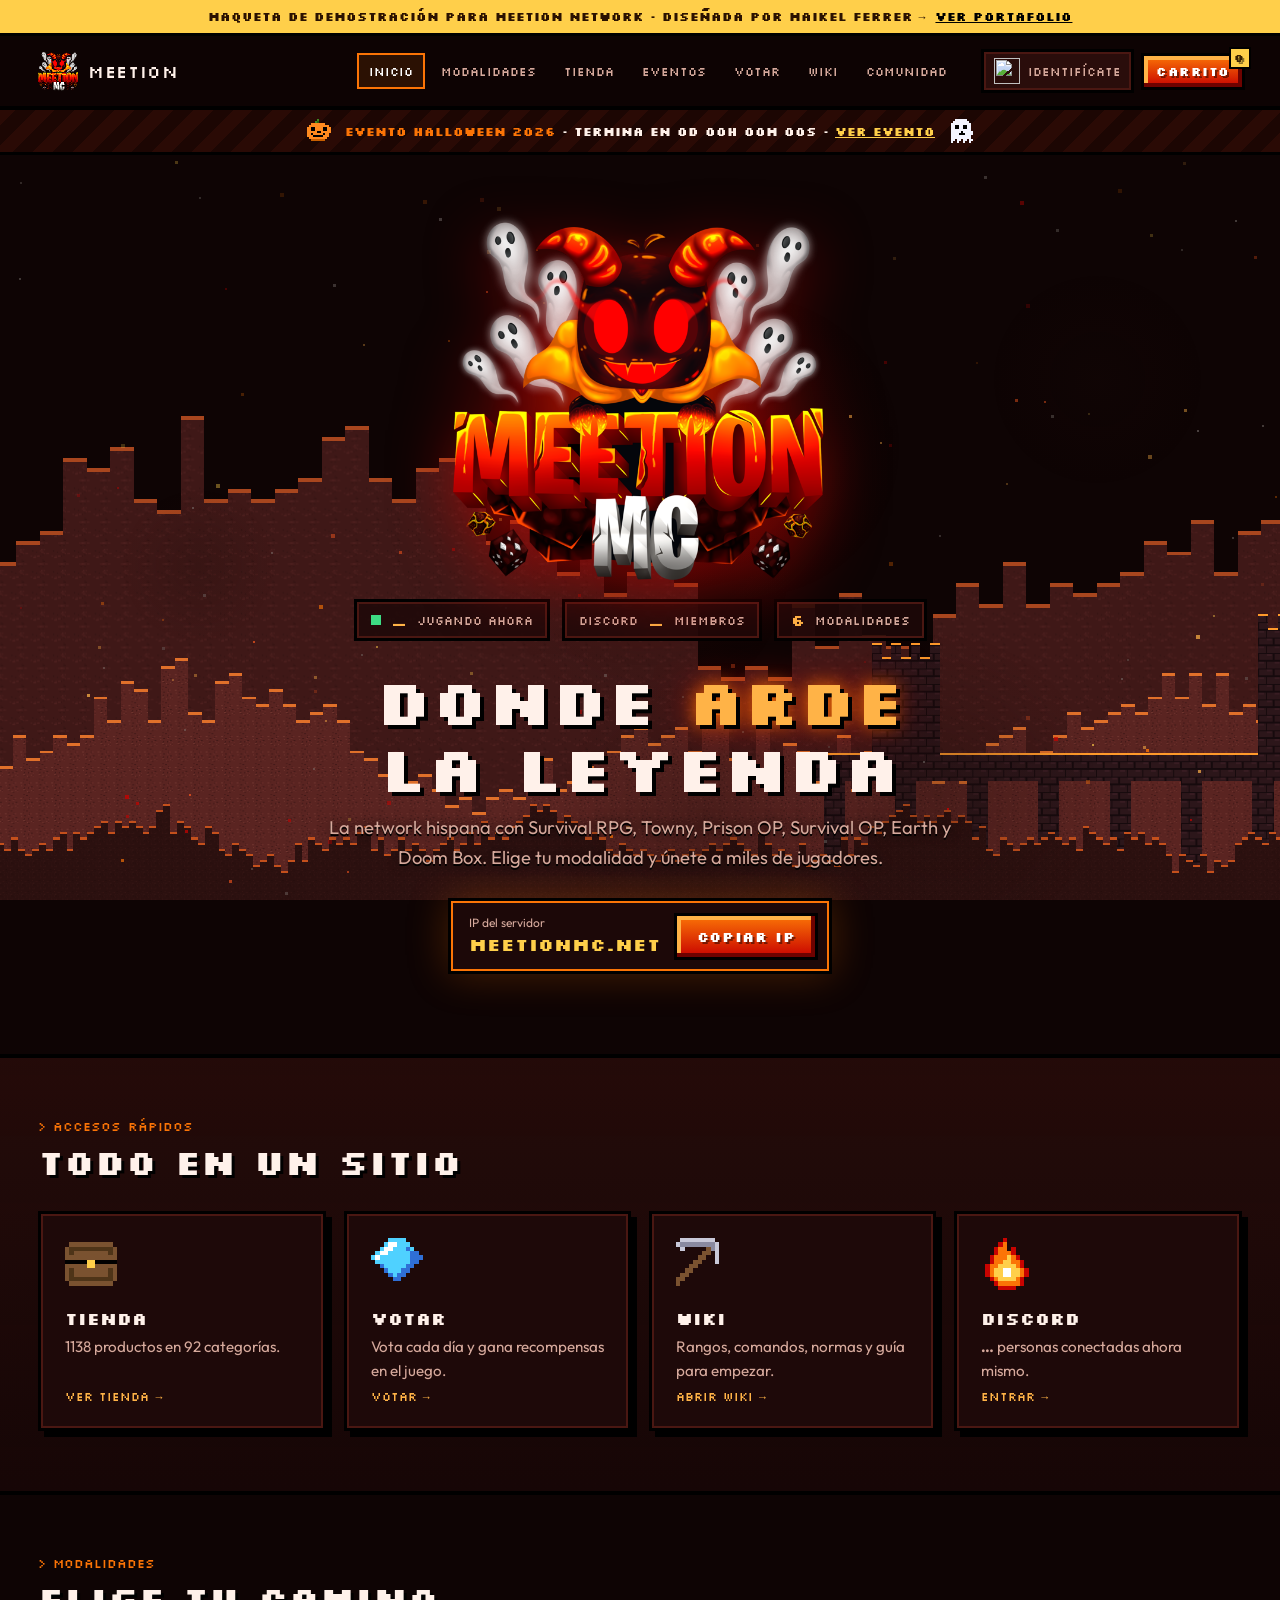
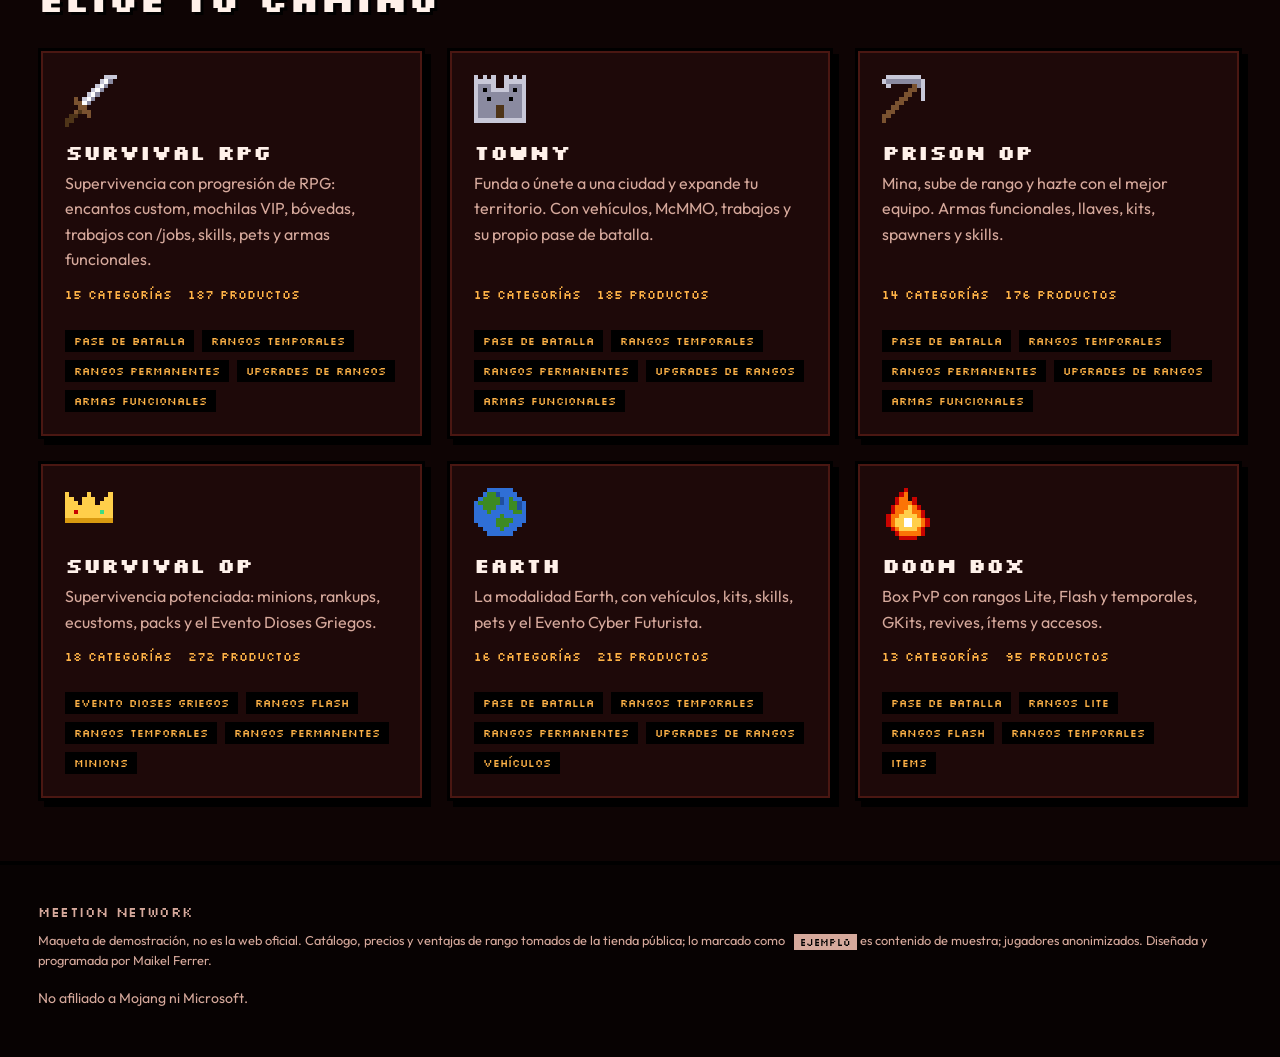
==== commit 1eb4bbd3: "MeeTion: Nether con colores de Minecraft (netherrack y ladrillo del Nether), perfil más suave, chisp" ====
--- a/meetionmc/index.html
+++ b/meetionmc/index.html
@@ -20,14 +20,13 @@
 <link rel="icon" href="icono.png">
 <link rel="preconnect" href="https://fonts.googleapis.com">
 <link href="https://fonts.googleapis.com/css2?family=Silkscreen:wght@400;700&family=Outfit:wght@400;500;600;700&display=swap" rel="stylesheet">
-<link rel="stylesheet" href="estilos.css?v=11">
+<link rel="stylesheet" href="estilos.css?v=14">
 </head>
 <body>
 
 <div class="lava"></div>
 <div class="nether" aria-hidden="true"><svg class="monte lejos" data-k="0.03"></svg><svg class="monte media" data-k="0.07"></svg><svg class="monte cerca" data-k="0.12"></svg></div>
 <canvas id="brasas"></canvas>
-<canvas id="chispas"></canvas>
 <div class="calor" aria-hidden="true"></div>
 <svg width="0" height="0" style="position:absolute" aria-hidden="true"><filter id="filtro-calor" x="-10%" y="-10%" width="120%" height="120%">
   <feTurbulence type="fractalNoise" baseFrequency="0.06 0.12" numOctaves="2" seed="4" result="ruido"><animate attributeName="baseFrequency" dur="2.4s" values="0.06 0.12;0.08 0.16;0.06 0.12" repeatCount="indefinite"/></feTurbulence>
@@ -118,6 +117,6 @@
 
 <div class="toast" id="toast"></div>
 
-<script src="app.js?v=11"></script>
+<script src="app.js?v=15"></script>
 </body>
 </html>
--- a/meetionmc/estilos.css
+++ b/meetionmc/estilos.css
@@ -390,15 +390,16 @@
 }
 
 /* ---------- ambientación: Nether al fondo, chispas y calor ---------- */
-.nether { position: fixed; left: 0; right: 0; bottom: 0; height: 46vh; z-index: 0; pointer-events: none; overflow: hidden; }
+.nether { position: fixed; left: 0; right: 0; bottom: 0; height: 58vh; z-index: 0; pointer-events: none; overflow: hidden; }
 .nether .monte { position: absolute; left: -4%; width: 108%; bottom: 0; will-change: transform; }
 .nether .lejos { height: 100%; }
-.nether .media { height: 72%; }
-.nether .cerca { height: 34%; }
-#chispas { position: fixed; inset: 0; z-index: 80; pointer-events: none; }
+.nether .media { height: 74%; }
+.nether .cerca { height: 38%; }
 .calor { position: fixed; left: 0; top: 0; width: 72px; height: 72px; margin: -36px 0 0 -36px; border-radius: 50%; z-index: 79; pointer-events: none;
-  backdrop-filter: url(#filtro-calor); -webkit-mask-image: radial-gradient(circle, #000 50%, transparent 84%); mask-image: radial-gradient(circle, #000 50%, transparent 84%);
+  -webkit-mask-image: radial-gradient(circle, #000 50%, transparent 84%); mask-image: radial-gradient(circle, #000 50%, transparent 84%);
   opacity: 0; transition: opacity 0.4s; will-change: transform; }
-.calor.on { opacity: 1; }
+.calor.on { opacity: 1; backdrop-filter: url(#filtro-calor); }  /* el filtro solo se calcula mientras se ve */
 @media (hover: none), (prefers-reduced-motion: reduce) { .calor { display: none; } }
 @media (max-width: 920px) { .nether { height: 30vh; } }
+.hero h1, .hero p.lead { position: relative; }
+.hero p.lead { text-shadow: 0 2px 0 #000, 0 0 12px rgba(0, 0, 0, 0.9); }
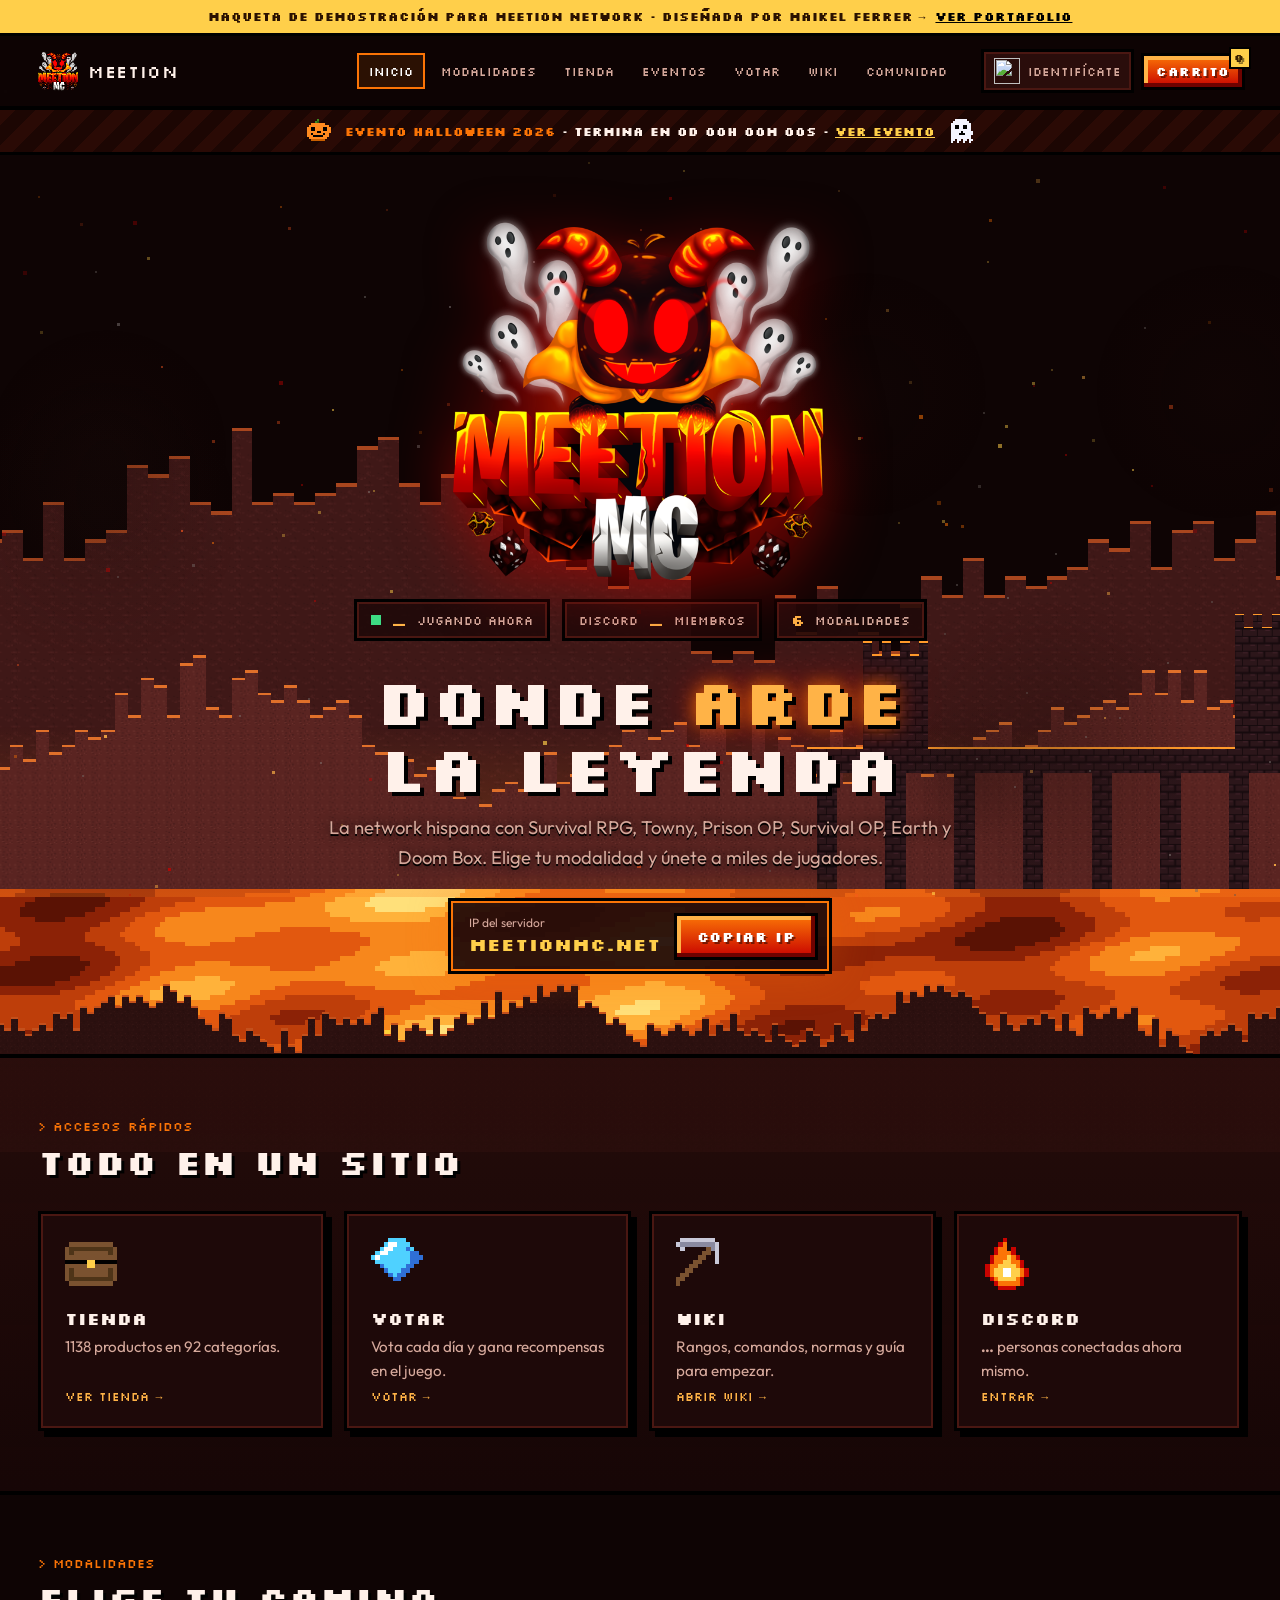
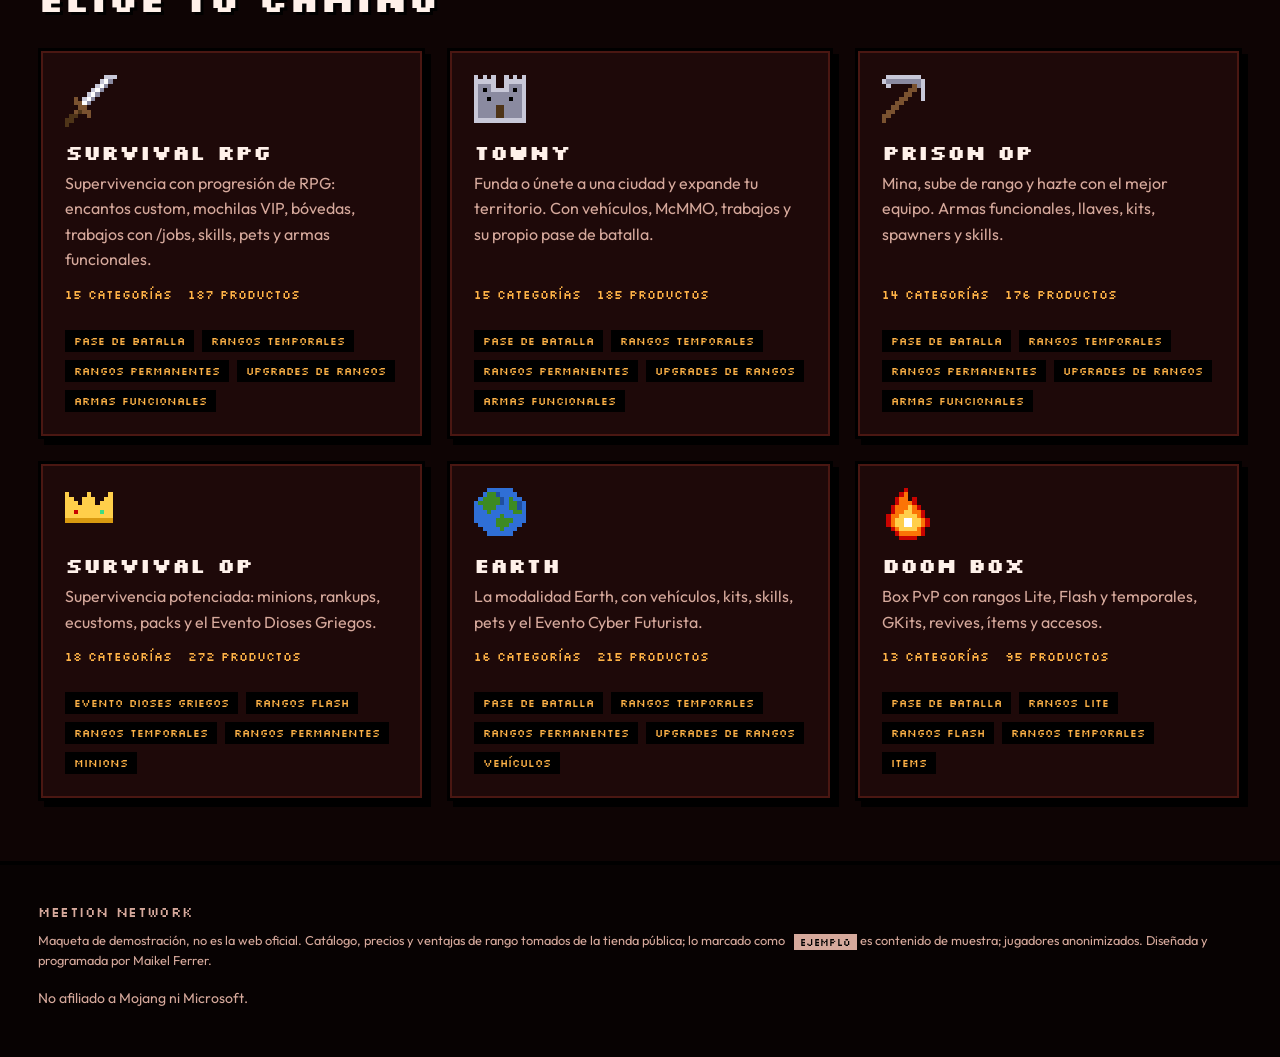
==== commit e140a3e1: "MeeTion: lago de lava burbujeando bajo la fortaleza; al hacer scroll aparecen la lava y el suelo Co-" ====
--- a/meetionmc/index.html
+++ b/meetionmc/index.html
@@ -20,12 +20,12 @@
 <link rel="icon" href="icono.png">
 <link rel="preconnect" href="https://fonts.googleapis.com">
 <link href="https://fonts.googleapis.com/css2?family=Silkscreen:wght@400;700&family=Outfit:wght@400;500;600;700&display=swap" rel="stylesheet">
-<link rel="stylesheet" href="estilos.css?v=14">
+<link rel="stylesheet" href="estilos.css?v=16">
 </head>
 <body>
 
 <div class="lava"></div>
-<div class="nether" aria-hidden="true"><svg class="monte lejos" data-k="0.03"></svg><svg class="monte media" data-k="0.07"></svg><svg class="monte cerca" data-k="0.12"></svg></div>
+<div class="nether" aria-hidden="true"><svg class="monte lejos" data-k="0.03"></svg><canvas class="lago"></canvas><div class="brillo-lava"></div><svg class="monte media" data-k="0.07"></svg><svg class="monte cerca" data-k="0.12"></svg></div>
 <canvas id="brasas"></canvas>
 <div class="calor" aria-hidden="true"></div>
 <svg width="0" height="0" style="position:absolute" aria-hidden="true"><filter id="filtro-calor" x="-10%" y="-10%" width="120%" height="120%">
@@ -117,6 +117,6 @@
 
 <div class="toast" id="toast"></div>
 
-<script src="app.js?v=15"></script>
+<script src="app.js?v=17"></script>
 </body>
 </html>
--- a/meetionmc/estilos.css
+++ b/meetionmc/estilos.css
@@ -390,16 +390,19 @@
 }
 
 /* ---------- ambientación: Nether al fondo, chispas y calor ---------- */
-.nether { position: fixed; left: 0; right: 0; bottom: 0; height: 58vh; z-index: 0; pointer-events: none; overflow: hidden; }
-.nether .monte { position: absolute; left: -4%; width: 108%; bottom: 0; will-change: transform; }
-.nether .lejos { height: 100%; }
-.nether .media { height: 74%; }
-.nether .cerca { height: 38%; }
+/* La escena es más alta que la pantalla: el lago de lava y el suelo quedan por debajo y suben al hacer scroll. */
+.nether { position: fixed; left: 0; right: 0; bottom: -28vh; height: 86vh; z-index: 0; pointer-events: none; overflow: hidden; will-change: transform; }
+.nether .monte { position: absolute; left: -4%; width: 108%; will-change: transform; }
+.nether .lejos { bottom: 38%; height: 60%; }
+.nether .media { bottom: 34%; height: 48%; }
+.nether .cerca { bottom: 0; height: 30%; }
+.nether .lago { position: absolute; left: 0; width: 100%; bottom: 12%; height: 24%; image-rendering: pixelated; }
+.nether .brillo-lava { position: absolute; left: 0; right: 0; bottom: 33%; height: 22%; background: linear-gradient(0deg, rgba(255, 130, 30, 0.28), transparent); animation: respirar 3.5s ease-in-out infinite; }
 .calor { position: fixed; left: 0; top: 0; width: 72px; height: 72px; margin: -36px 0 0 -36px; border-radius: 50%; z-index: 79; pointer-events: none;
   -webkit-mask-image: radial-gradient(circle, #000 50%, transparent 84%); mask-image: radial-gradient(circle, #000 50%, transparent 84%);
   opacity: 0; transition: opacity 0.4s; will-change: transform; }
 .calor.on { opacity: 1; backdrop-filter: url(#filtro-calor); }  /* el filtro solo se calcula mientras se ve */
 @media (hover: none), (prefers-reduced-motion: reduce) { .calor { display: none; } }
-@media (max-width: 920px) { .nether { height: 30vh; } }
+@media (max-width: 920px) { .nether { height: 60vh; bottom: -20vh; } }
 .hero h1, .hero p.lead { position: relative; }
 .hero p.lead { text-shadow: 0 2px 0 #000, 0 0 12px rgba(0, 0, 0, 0.9); }
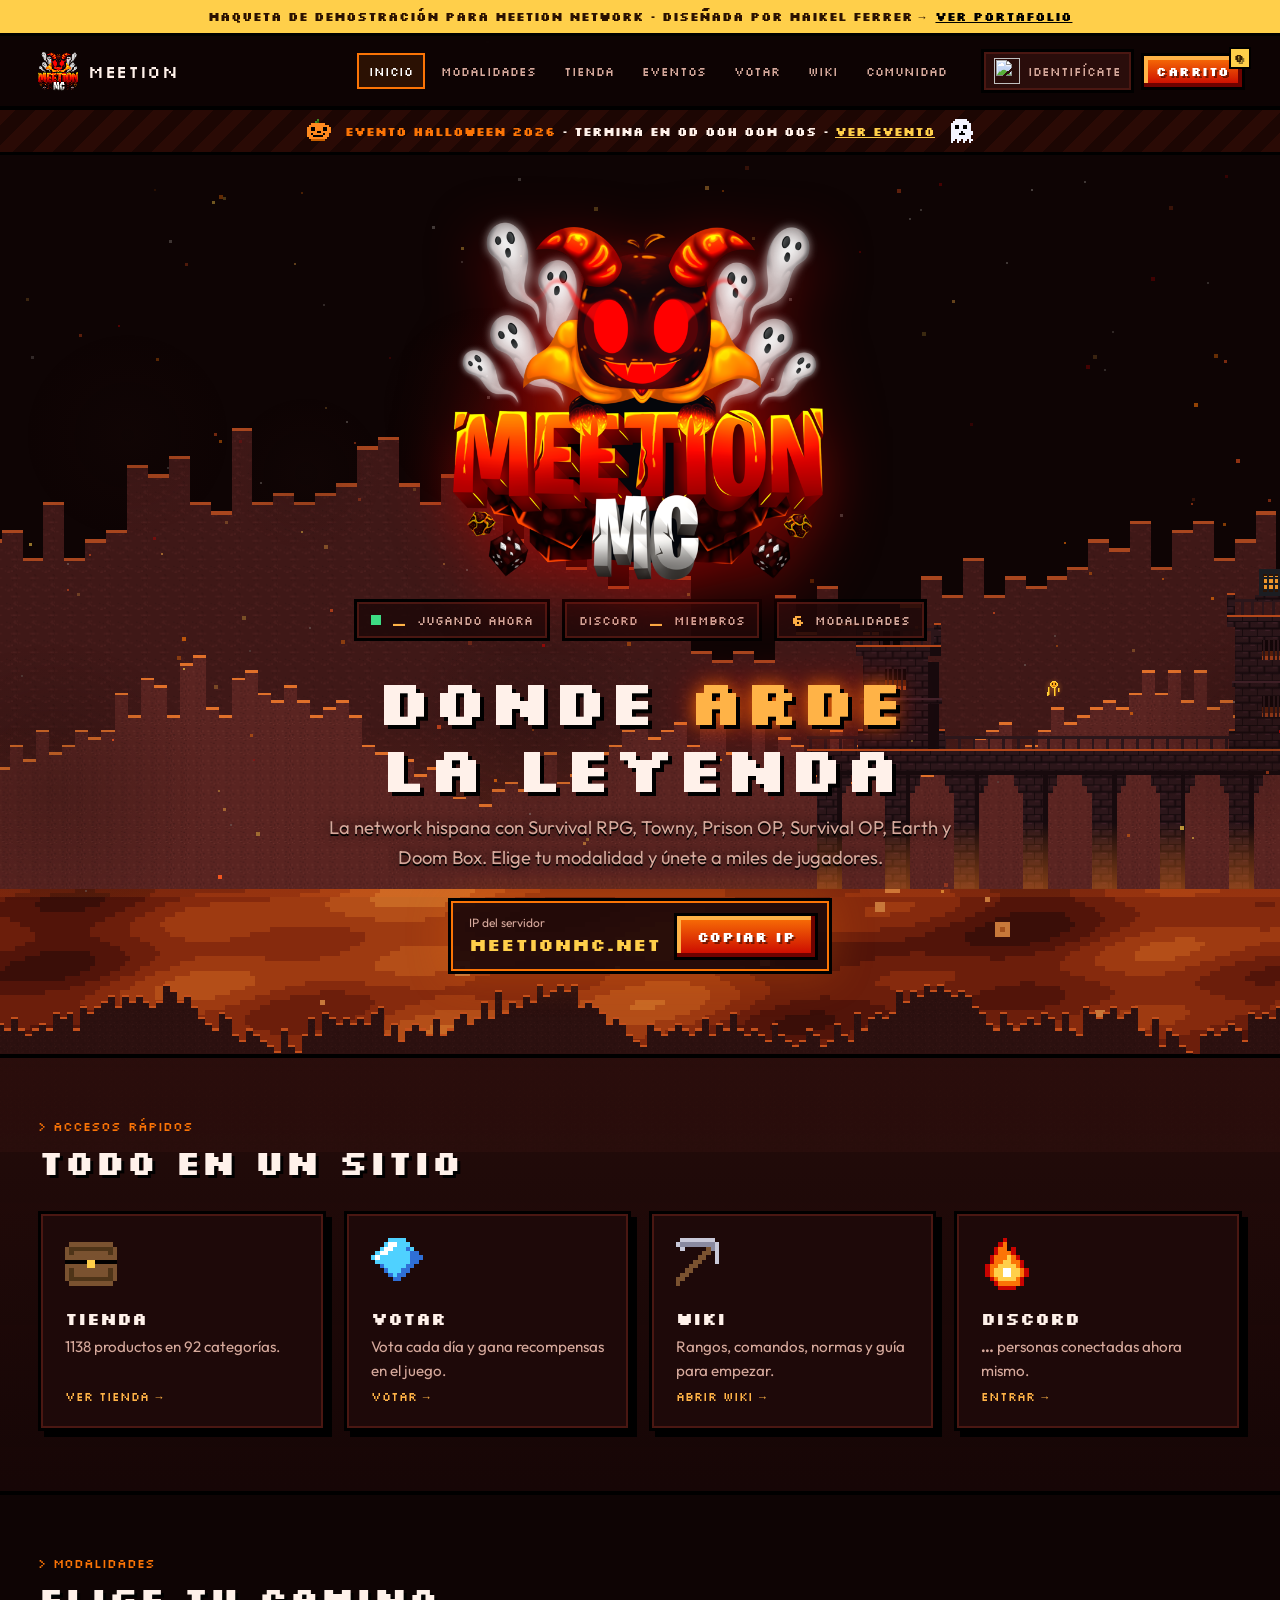
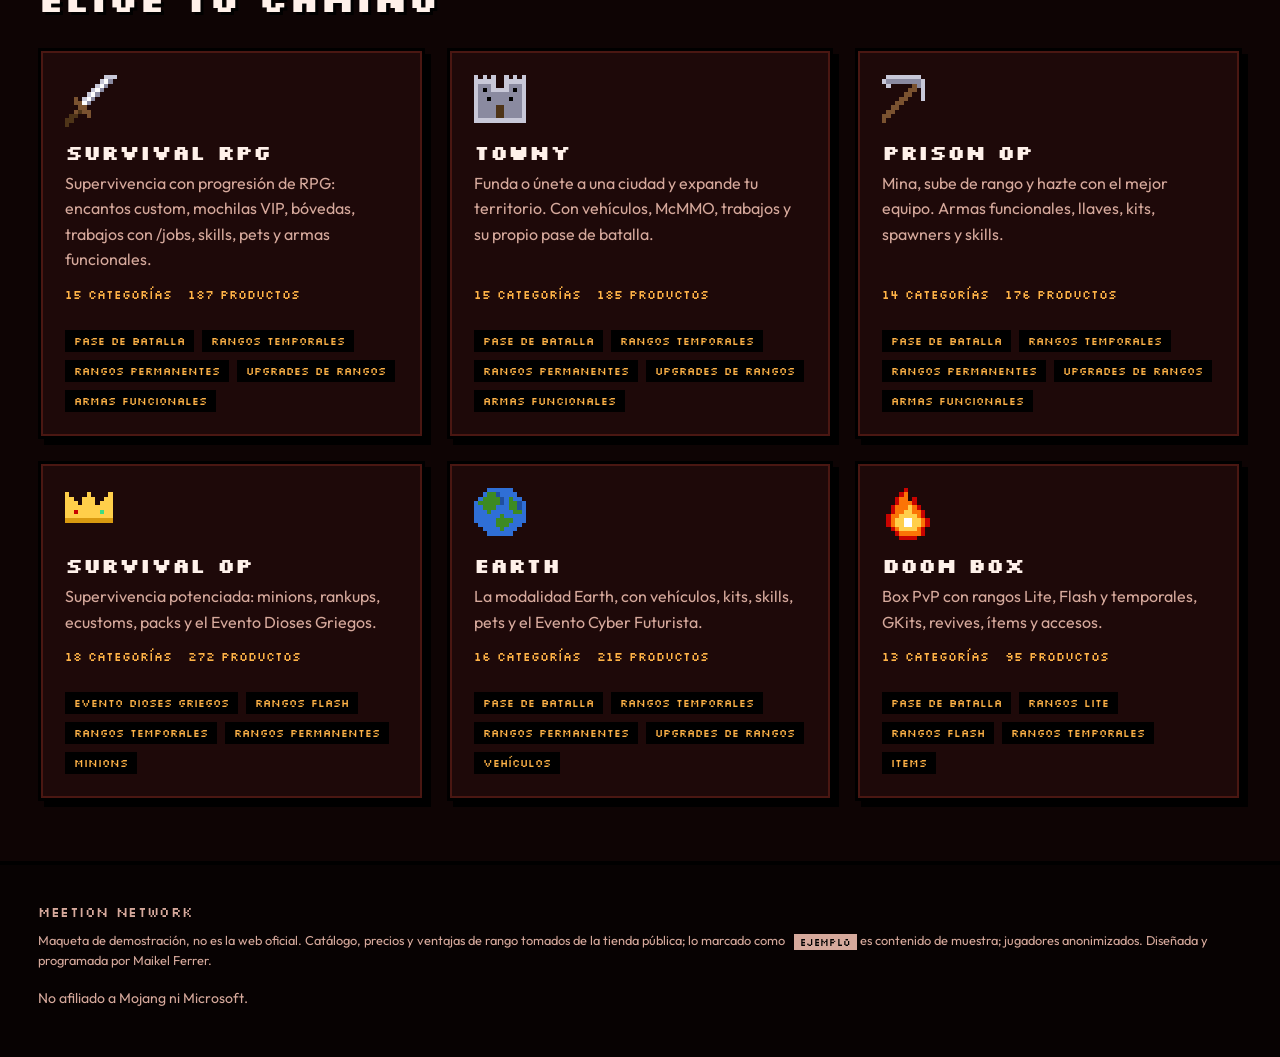
==== commit 66895e8f: "MeeTion: fortaleza con torres de verdad, spawner y blazes; lava más apagada (lejana) Co-Authored-By:" ====
--- a/meetionmc/index.html
+++ b/meetionmc/index.html
@@ -20,12 +20,12 @@
 <link rel="icon" href="icono.png">
 <link rel="preconnect" href="https://fonts.googleapis.com">
 <link href="https://fonts.googleapis.com/css2?family=Silkscreen:wght@400;700&family=Outfit:wght@400;500;600;700&display=swap" rel="stylesheet">
-<link rel="stylesheet" href="estilos.css?v=16">
+<link rel="stylesheet" href="estilos.css?v=18">
 </head>
 <body>
 
 <div class="lava"></div>
-<div class="nether" aria-hidden="true"><svg class="monte lejos" data-k="0.03"></svg><canvas class="lago"></canvas><div class="brillo-lava"></div><svg class="monte media" data-k="0.07"></svg><svg class="monte cerca" data-k="0.12"></svg></div>
+<div class="nether" aria-hidden="true"><svg class="monte lejos" data-k="0.03"></svg><canvas class="lago"></canvas><div class="brillo-lava"></div><svg class="monte media" data-k="0.07"></svg><canvas class="monte blazes" data-k="0.07"></canvas><svg class="monte fortaleza" data-k="0.07"></svg><svg class="monte cerca" data-k="0.12"></svg></div>
 <canvas id="brasas"></canvas>
 <div class="calor" aria-hidden="true"></div>
 <svg width="0" height="0" style="position:absolute" aria-hidden="true"><filter id="filtro-calor" x="-10%" y="-10%" width="120%" height="120%">
@@ -117,6 +117,6 @@
 
 <div class="toast" id="toast"></div>
 
-<script src="app.js?v=17"></script>
+<script src="app.js?v=21"></script>
 </body>
 </html>
--- a/meetionmc/estilos.css
+++ b/meetionmc/estilos.css
@@ -394,10 +394,10 @@
 .nether { position: fixed; left: 0; right: 0; bottom: -28vh; height: 86vh; z-index: 0; pointer-events: none; overflow: hidden; will-change: transform; }
 .nether .monte { position: absolute; left: -4%; width: 108%; will-change: transform; }
 .nether .lejos { bottom: 38%; height: 60%; }
-.nether .media { bottom: 34%; height: 48%; }
+.nether .media, .nether .blazes, .nether .fortaleza { bottom: 34%; height: 48%; }
 .nether .cerca { bottom: 0; height: 30%; }
 .nether .lago { position: absolute; left: 0; width: 100%; bottom: 12%; height: 24%; image-rendering: pixelated; }
-.nether .brillo-lava { position: absolute; left: 0; right: 0; bottom: 33%; height: 22%; background: linear-gradient(0deg, rgba(255, 130, 30, 0.28), transparent); animation: respirar 3.5s ease-in-out infinite; }
+.nether .brillo-lava { position: absolute; left: 0; right: 0; bottom: 33%; height: 22%; background: linear-gradient(0deg, rgba(255, 110, 30, 0.14), transparent); animation: respirar 3.5s ease-in-out infinite; }
 .calor { position: fixed; left: 0; top: 0; width: 72px; height: 72px; margin: -36px 0 0 -36px; border-radius: 50%; z-index: 79; pointer-events: none;
   -webkit-mask-image: radial-gradient(circle, #000 50%, transparent 84%); mask-image: radial-gradient(circle, #000 50%, transparent 84%);
   opacity: 0; transition: opacity 0.4s; will-change: transform; }
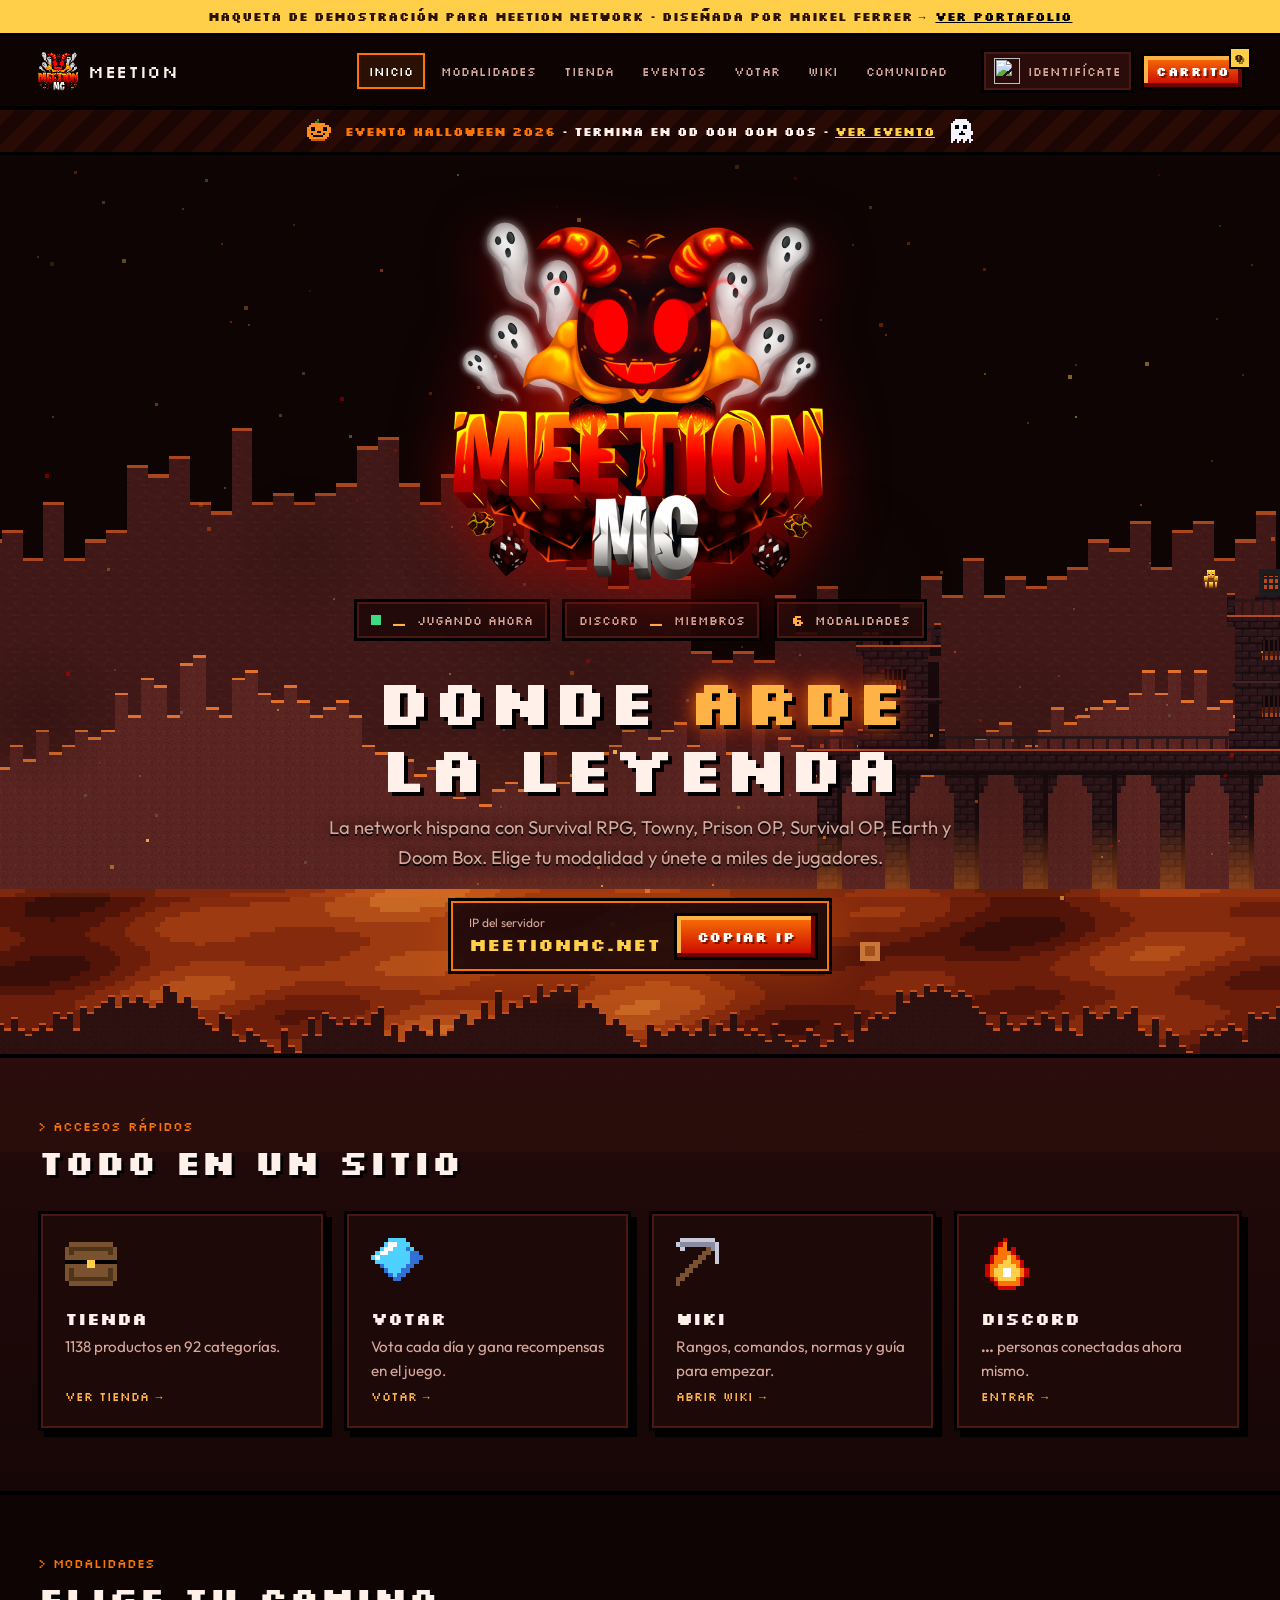
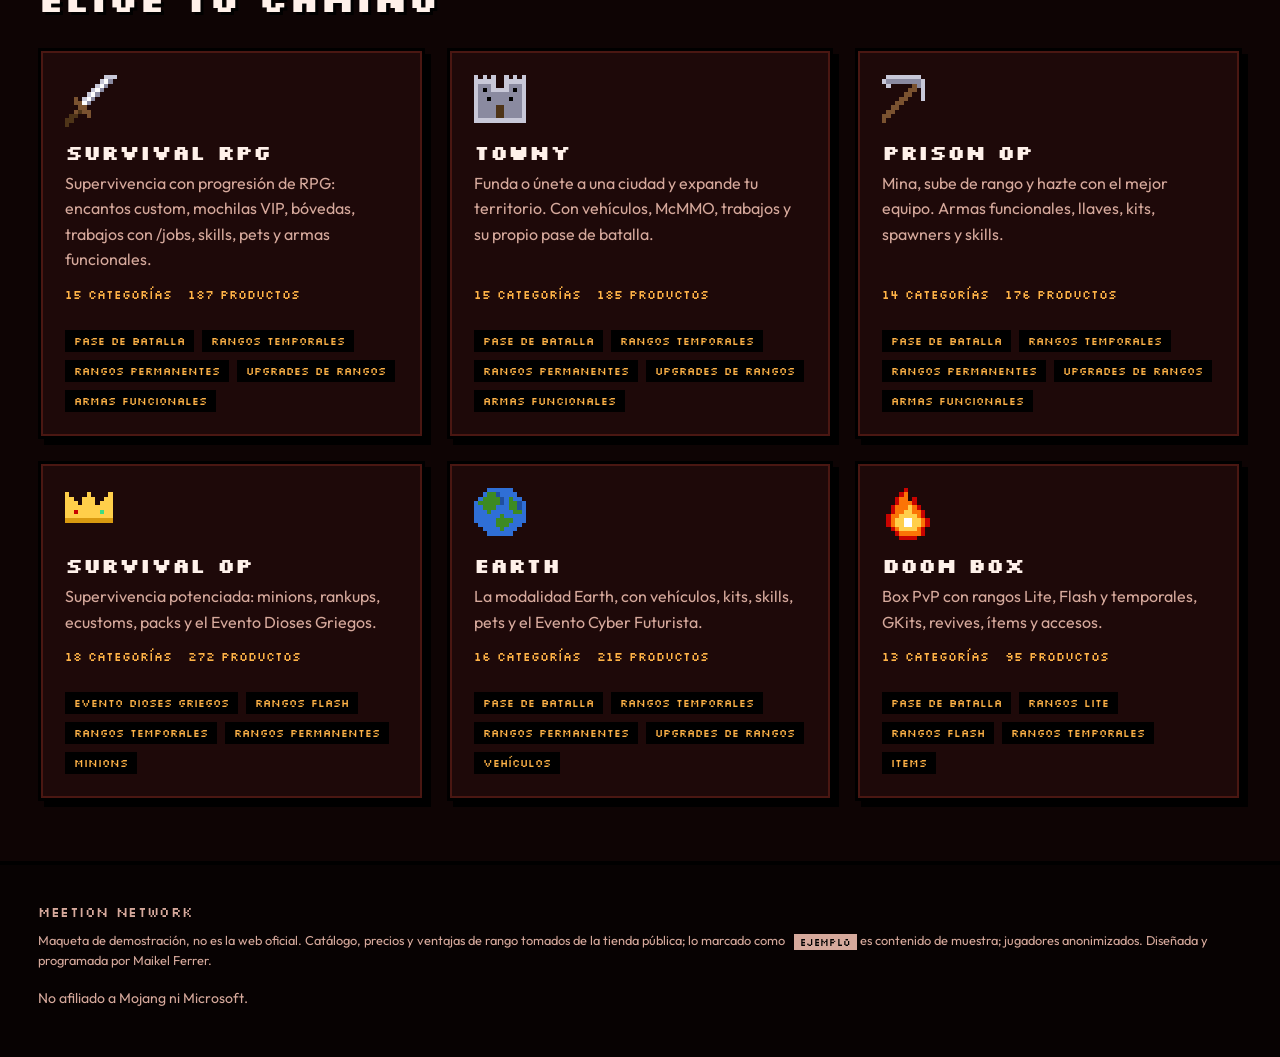
==== commit 762cbdb5: "MeeTion: blazes con cabeza cúbica y varas como en el juego Co-Authored-By: Claude Opus 5.5 (1M conte" ====
--- a/meetionmc/index.html
+++ b/meetionmc/index.html
@@ -117,6 +117,6 @@
 
 <div class="toast" id="toast"></div>
 
-<script src="app.js?v=21"></script>
+<script src="app.js?v=22"></script>
 </body>
 </html>
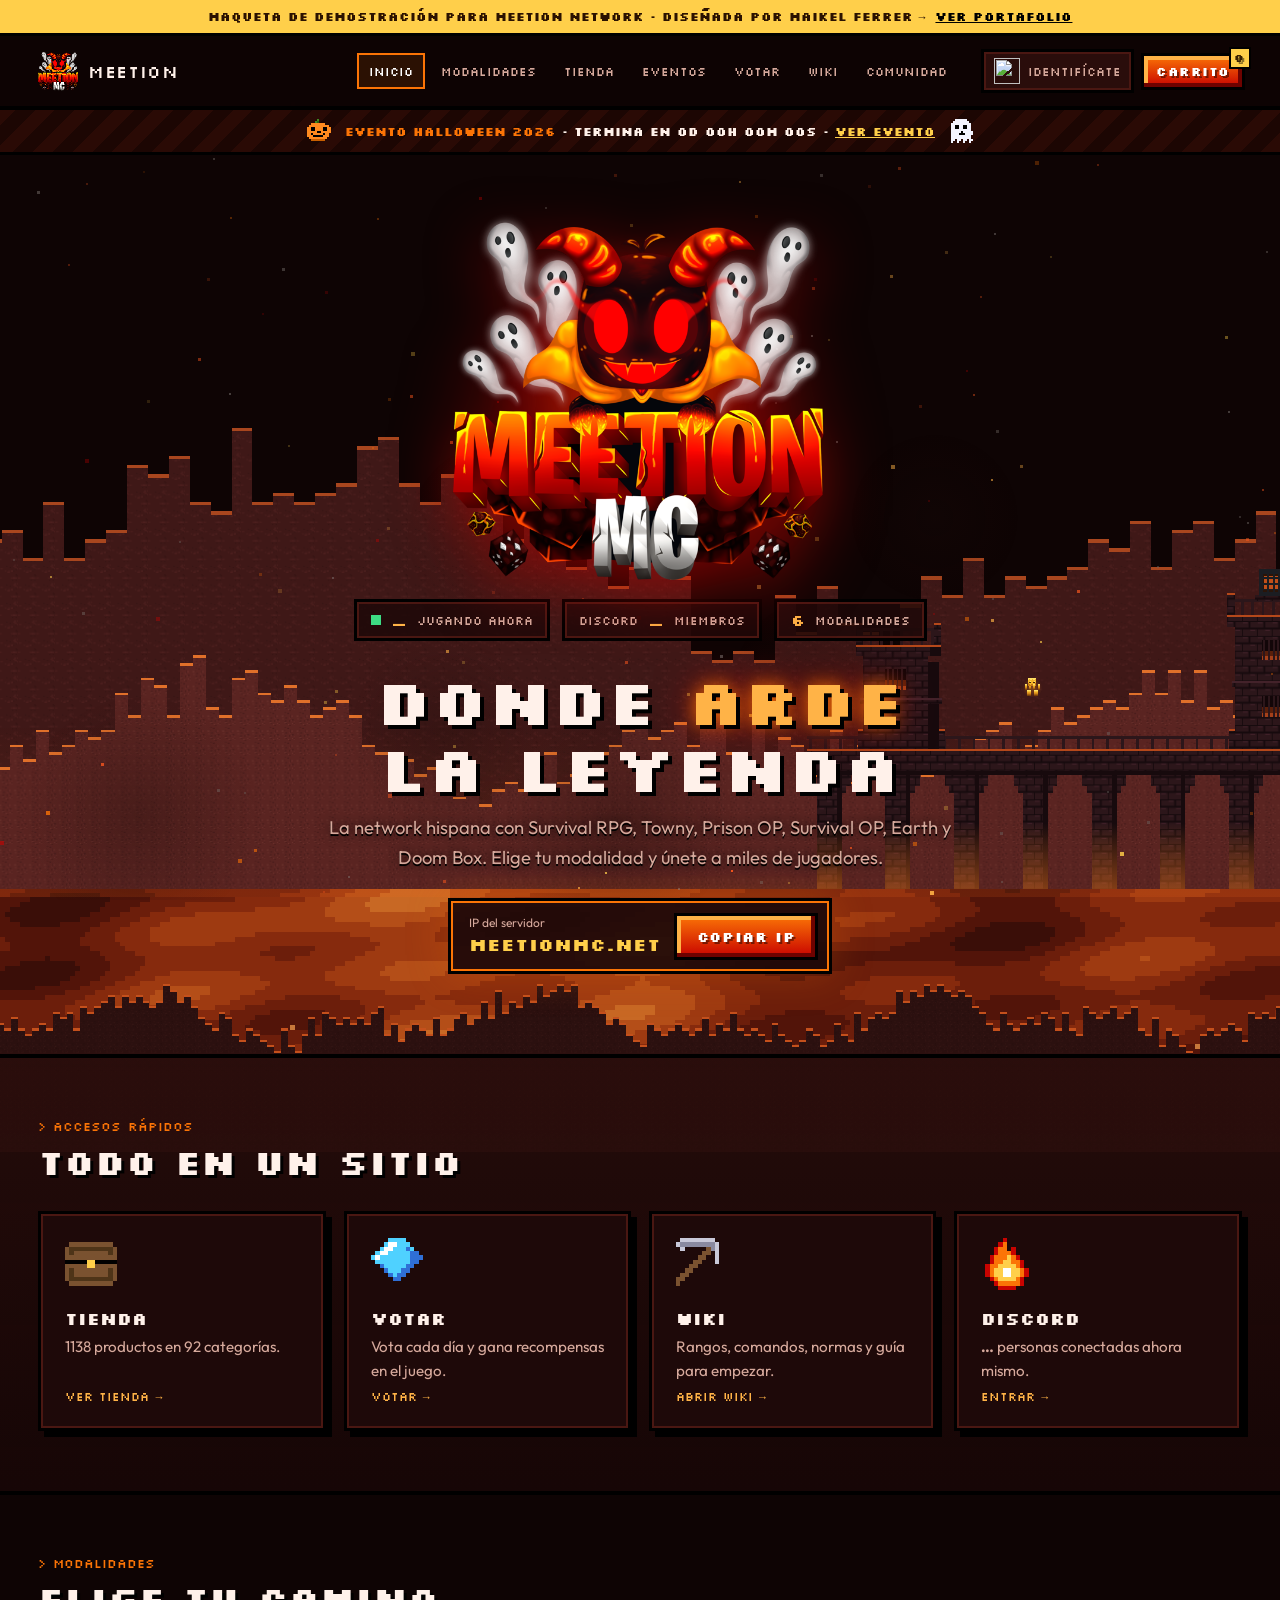
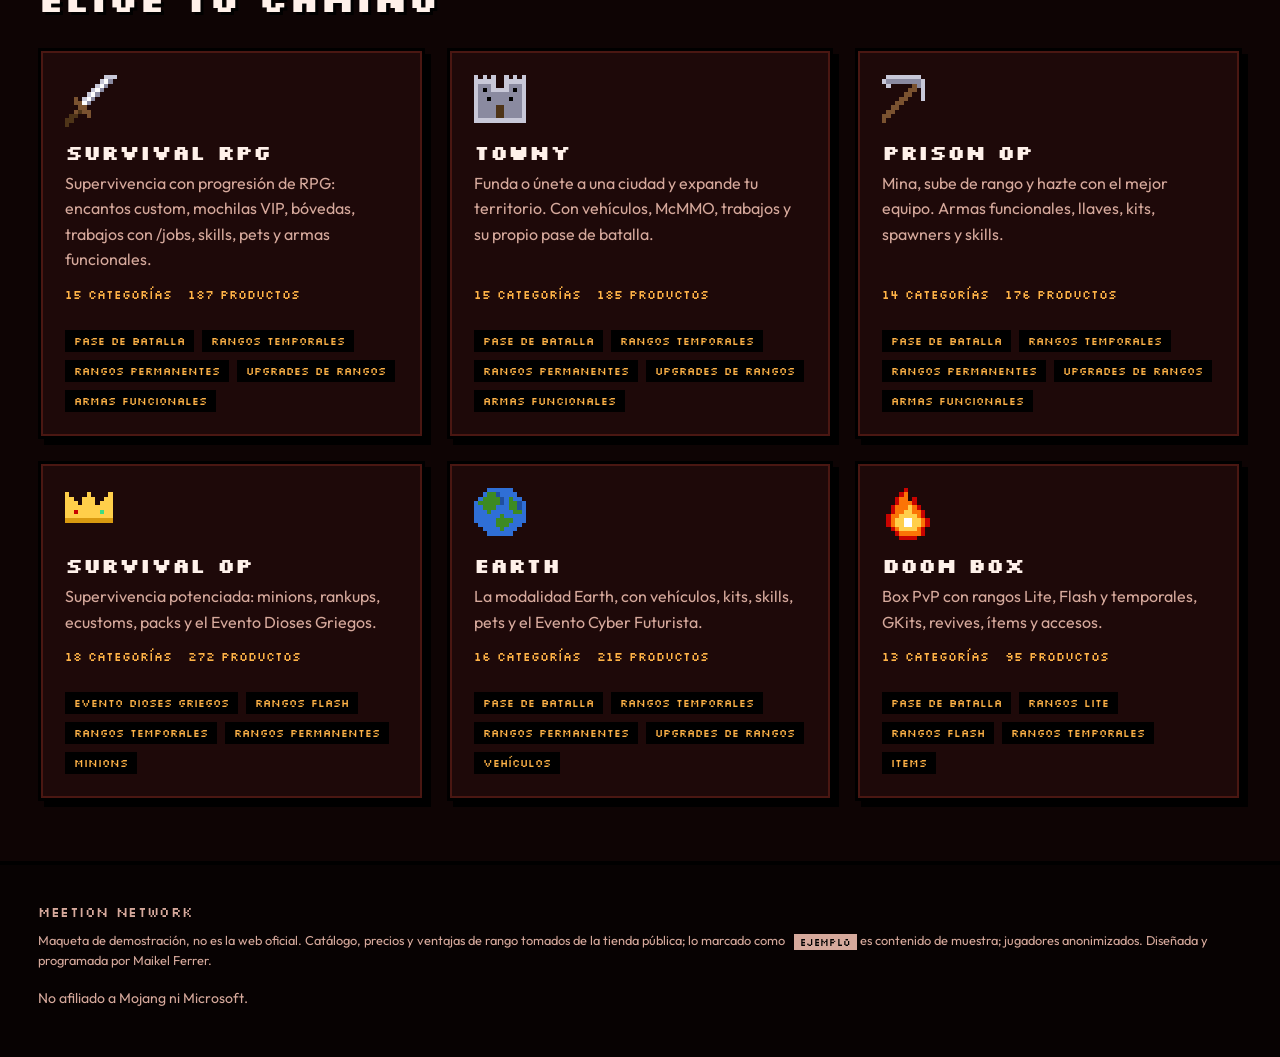
==== commit 82f1f89b: "MeeTion: burbujas de lava más pequeñas (lejanía) Co-Authored-By: Claude Opus 5.5 (1M context) <norep" ====
--- a/meetionmc/index.html
+++ b/meetionmc/index.html
@@ -117,6 +117,6 @@
 
 <div class="toast" id="toast"></div>
 
-<script src="app.js?v=22"></script>
+<script src="app.js?v=23"></script>
 </body>
 </html>
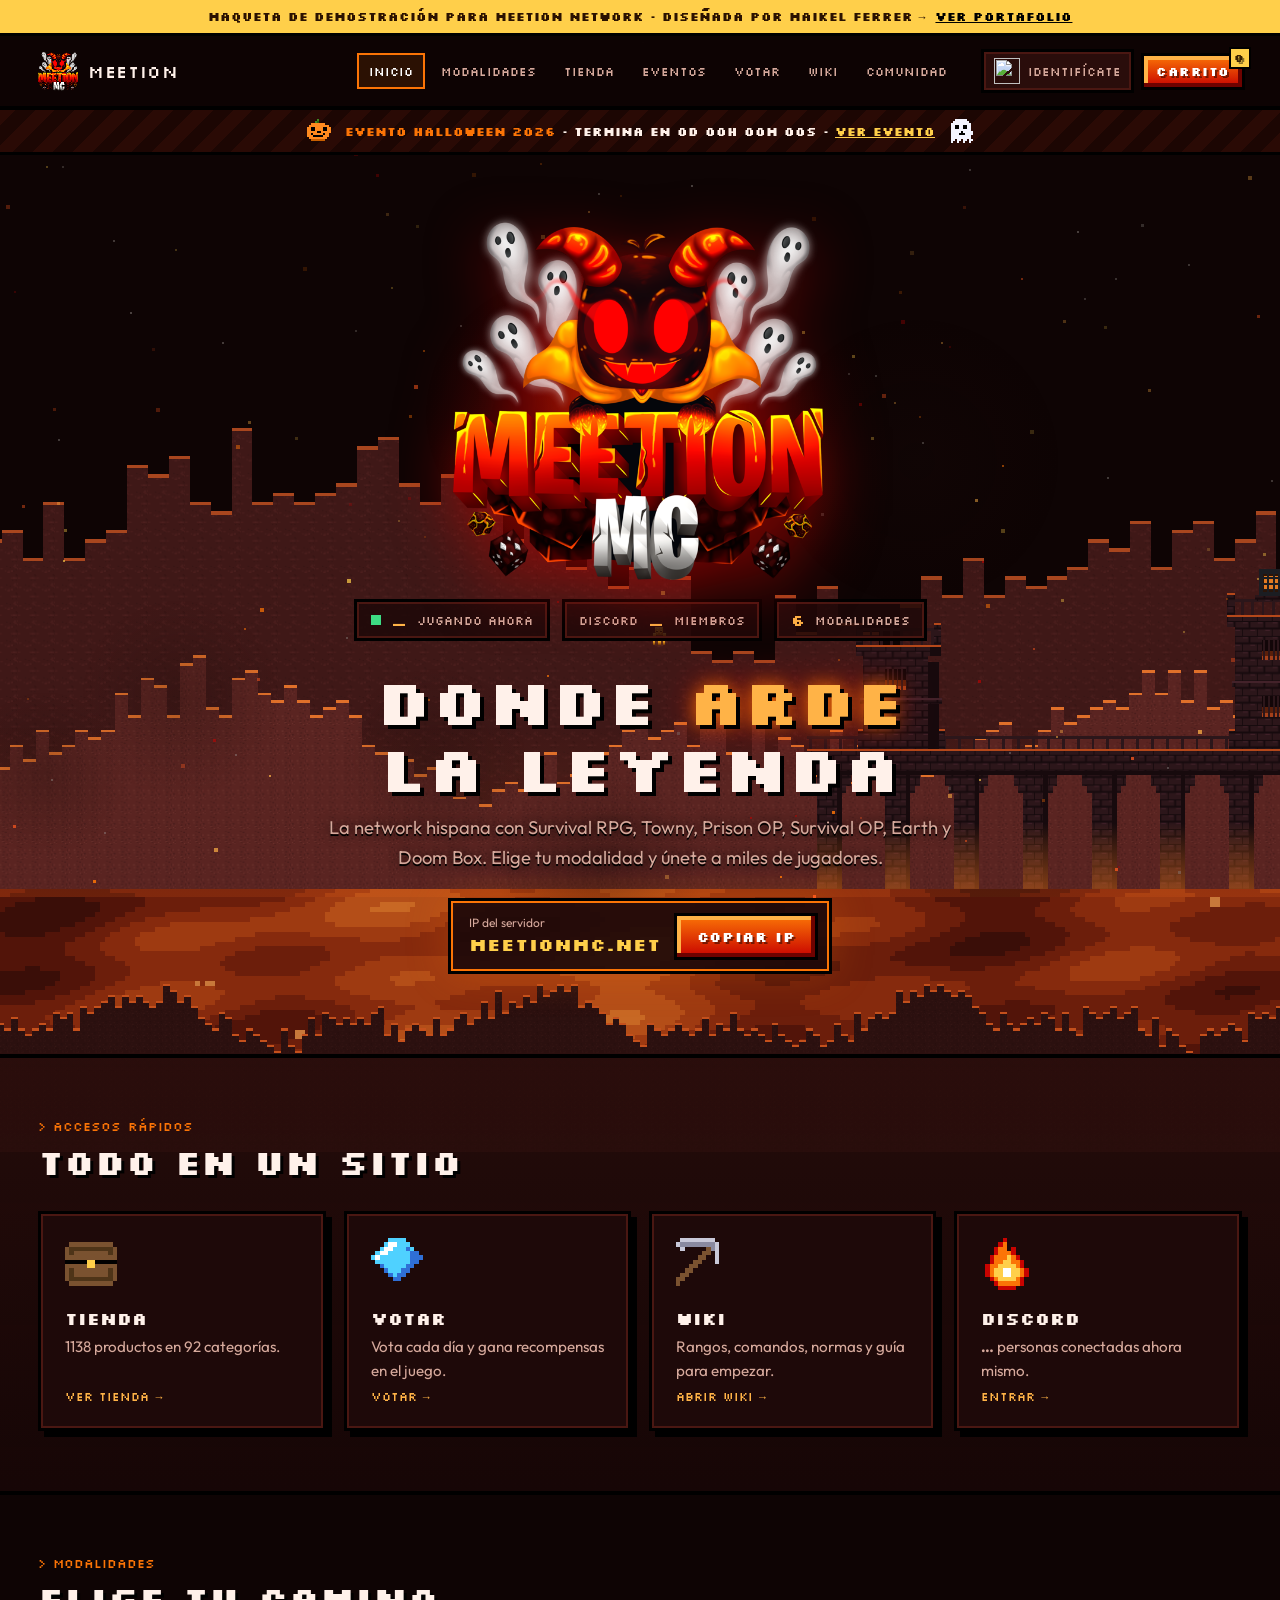
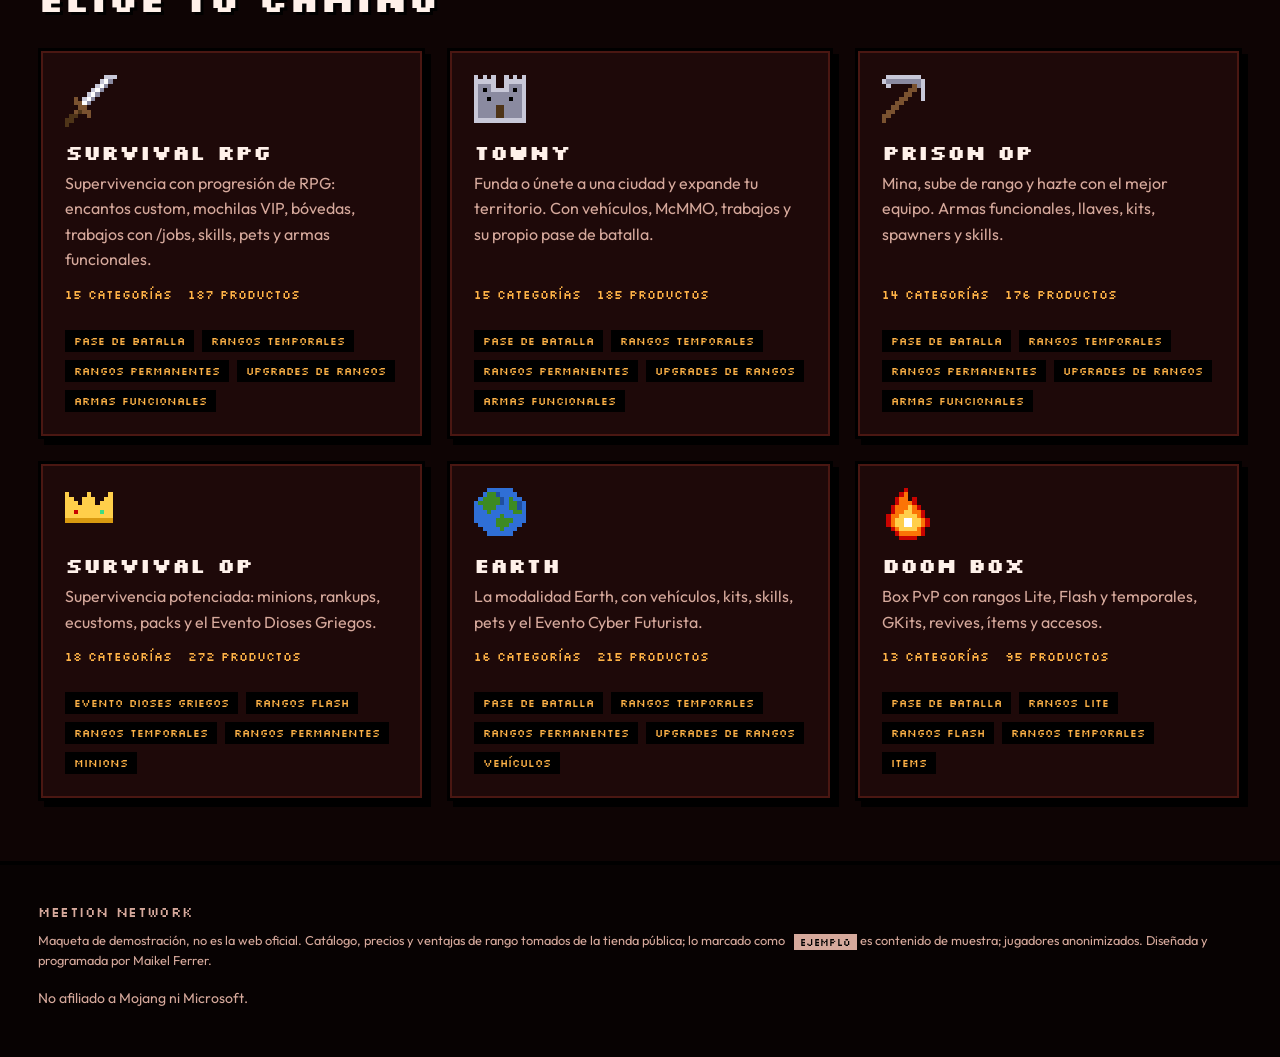
==== commit fdae666c: "MeeTion: vuelo de los blazes más calmado Co-Authored-By: Claude Opus 5.5 (1M context) <noreply@anthr" ====
--- a/meetionmc/index.html
+++ b/meetionmc/index.html
@@ -117,6 +117,6 @@
 
 <div class="toast" id="toast"></div>
 
-<script src="app.js?v=23"></script>
+<script src="app.js?v=24"></script>
 </body>
 </html>
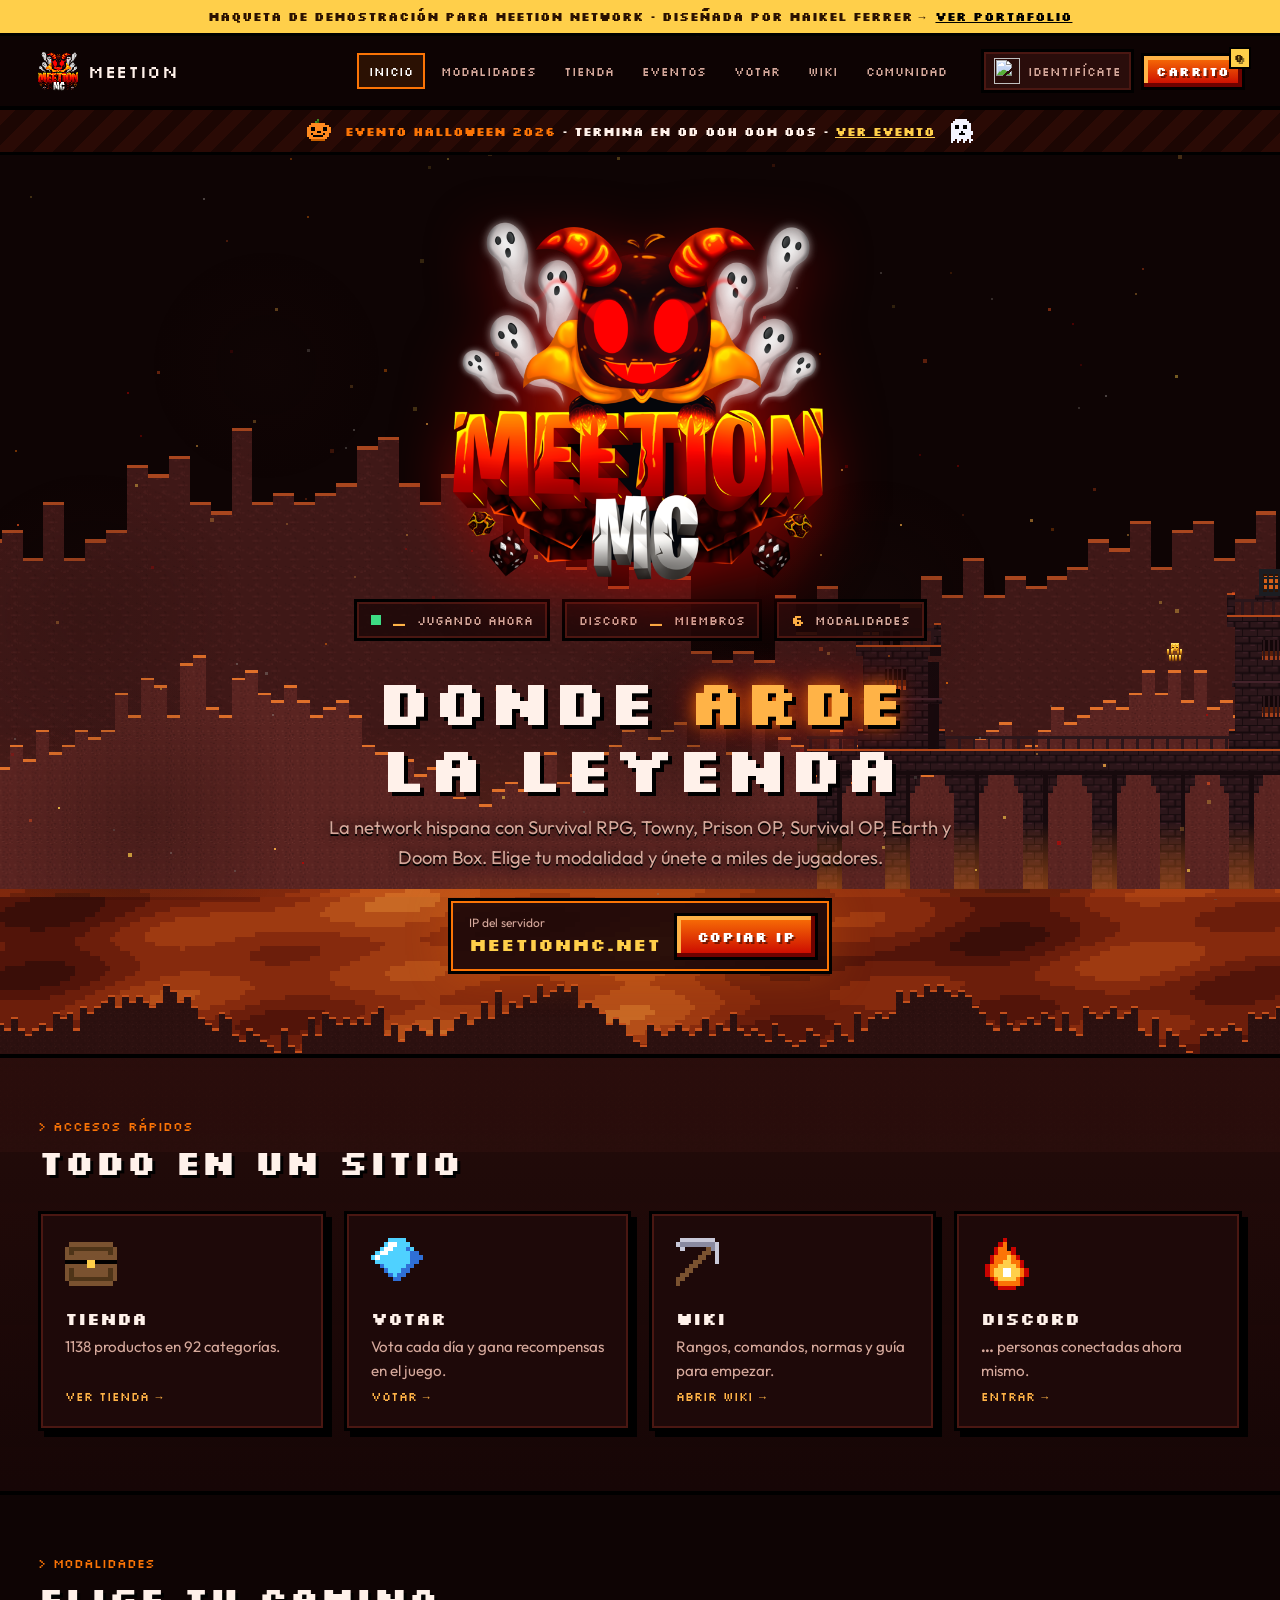
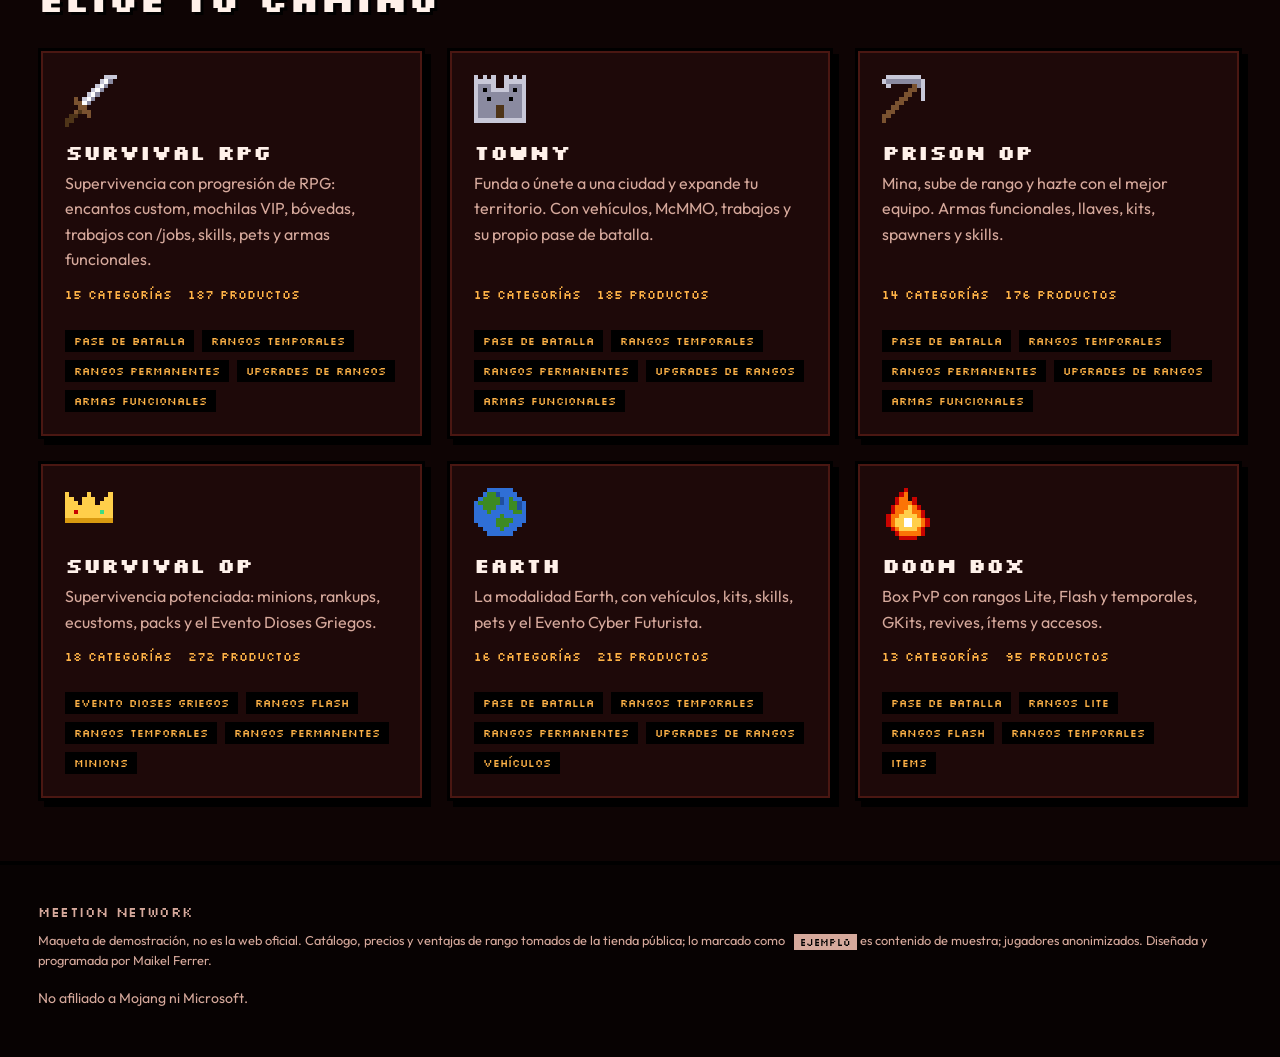
==== commit 24f02a10: "MeeTion: arreglo de los blazes (no aparecían) Co-Authored-By: Claude Opus 5.5 (1M context) <noreply@" ====
--- a/meetionmc/index.html
+++ b/meetionmc/index.html
@@ -117,6 +117,6 @@
 
 <div class="toast" id="toast"></div>
 
-<script src="app.js?v=24"></script>
+<script src="app.js?v=25"></script>
 </body>
 </html>
